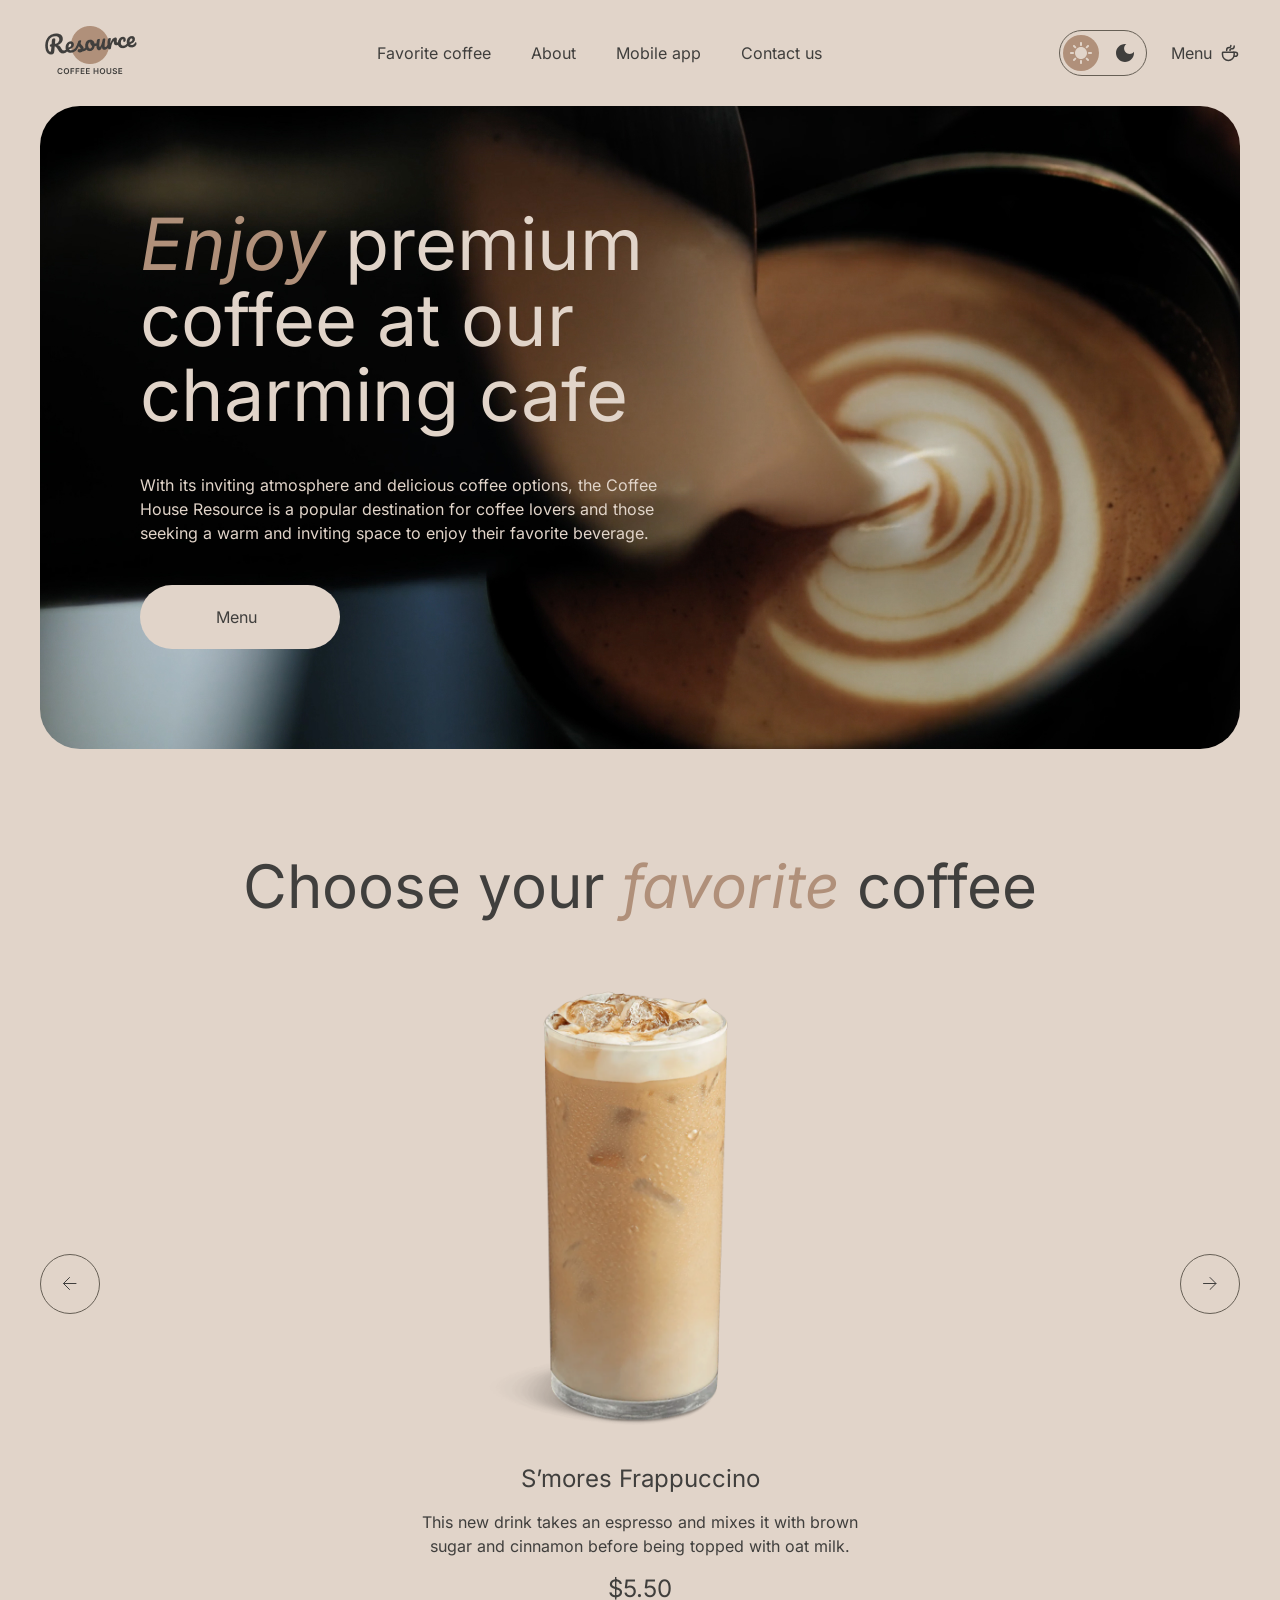
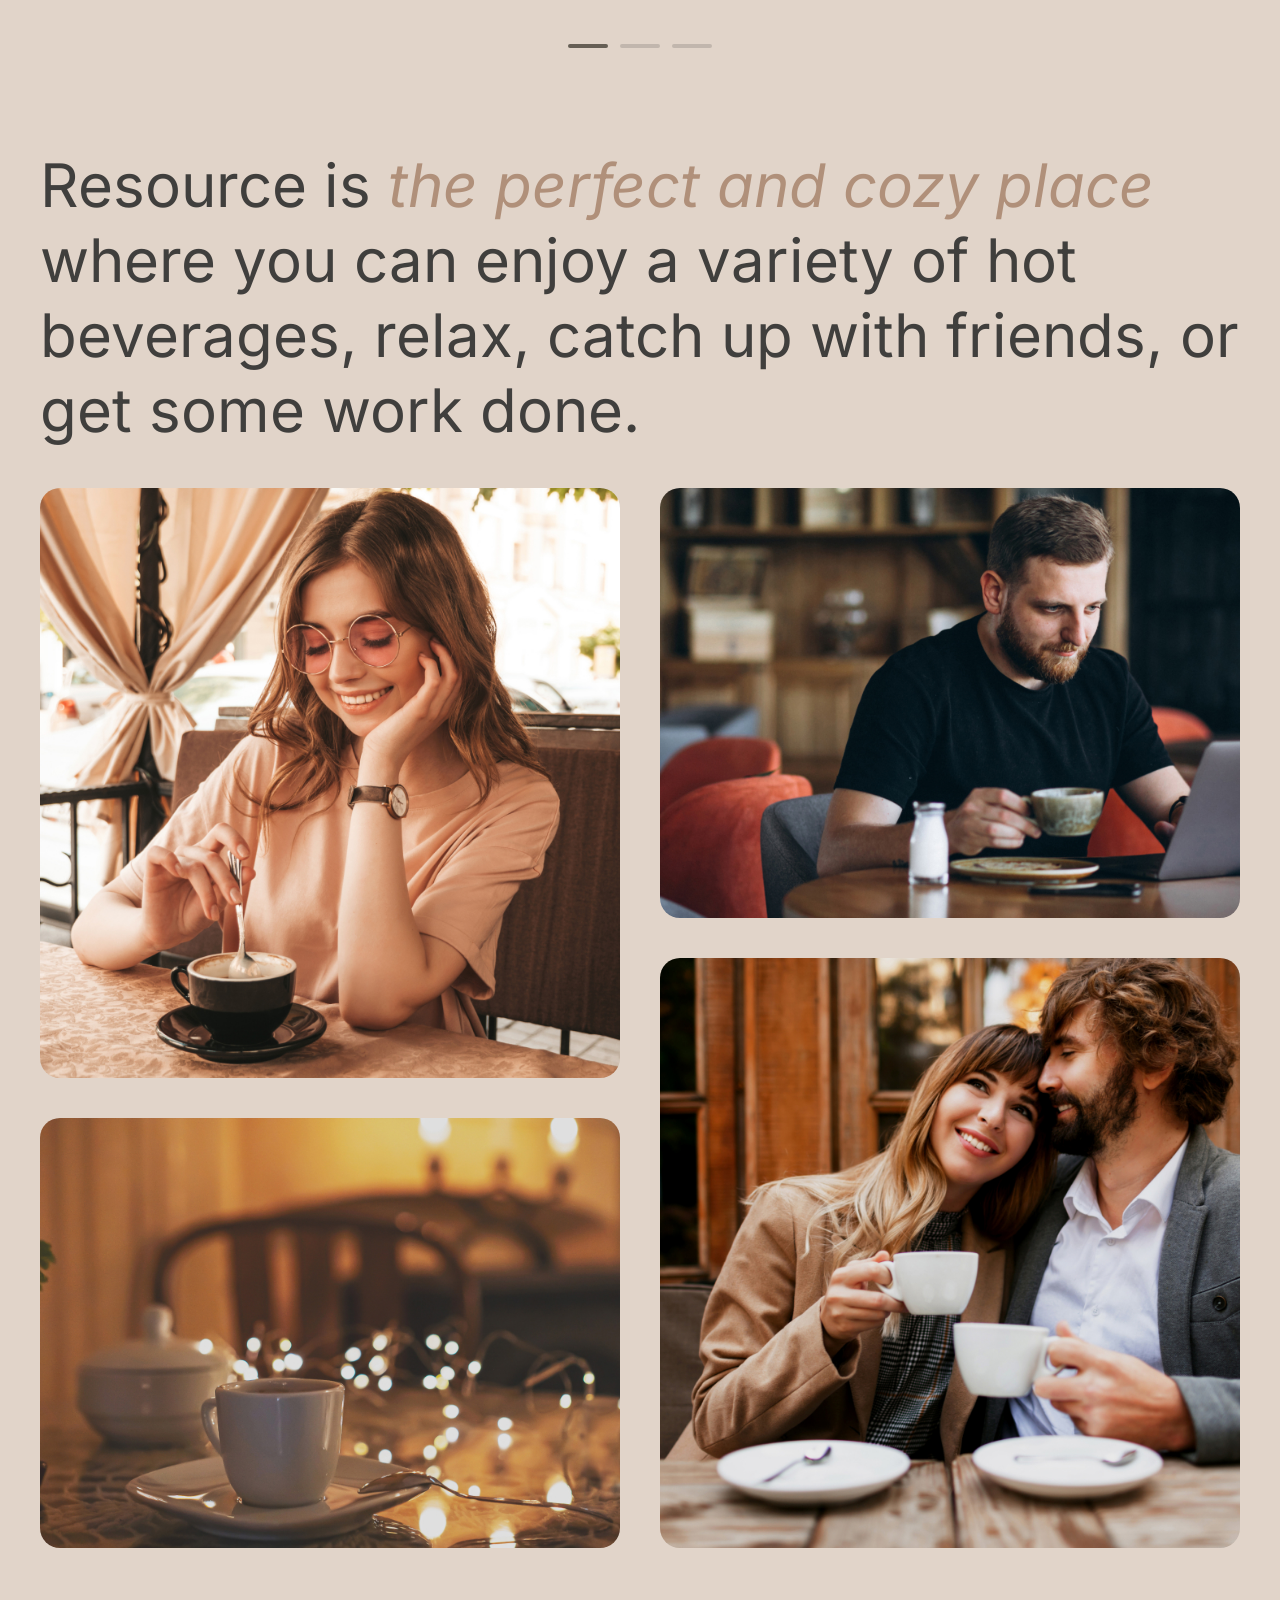
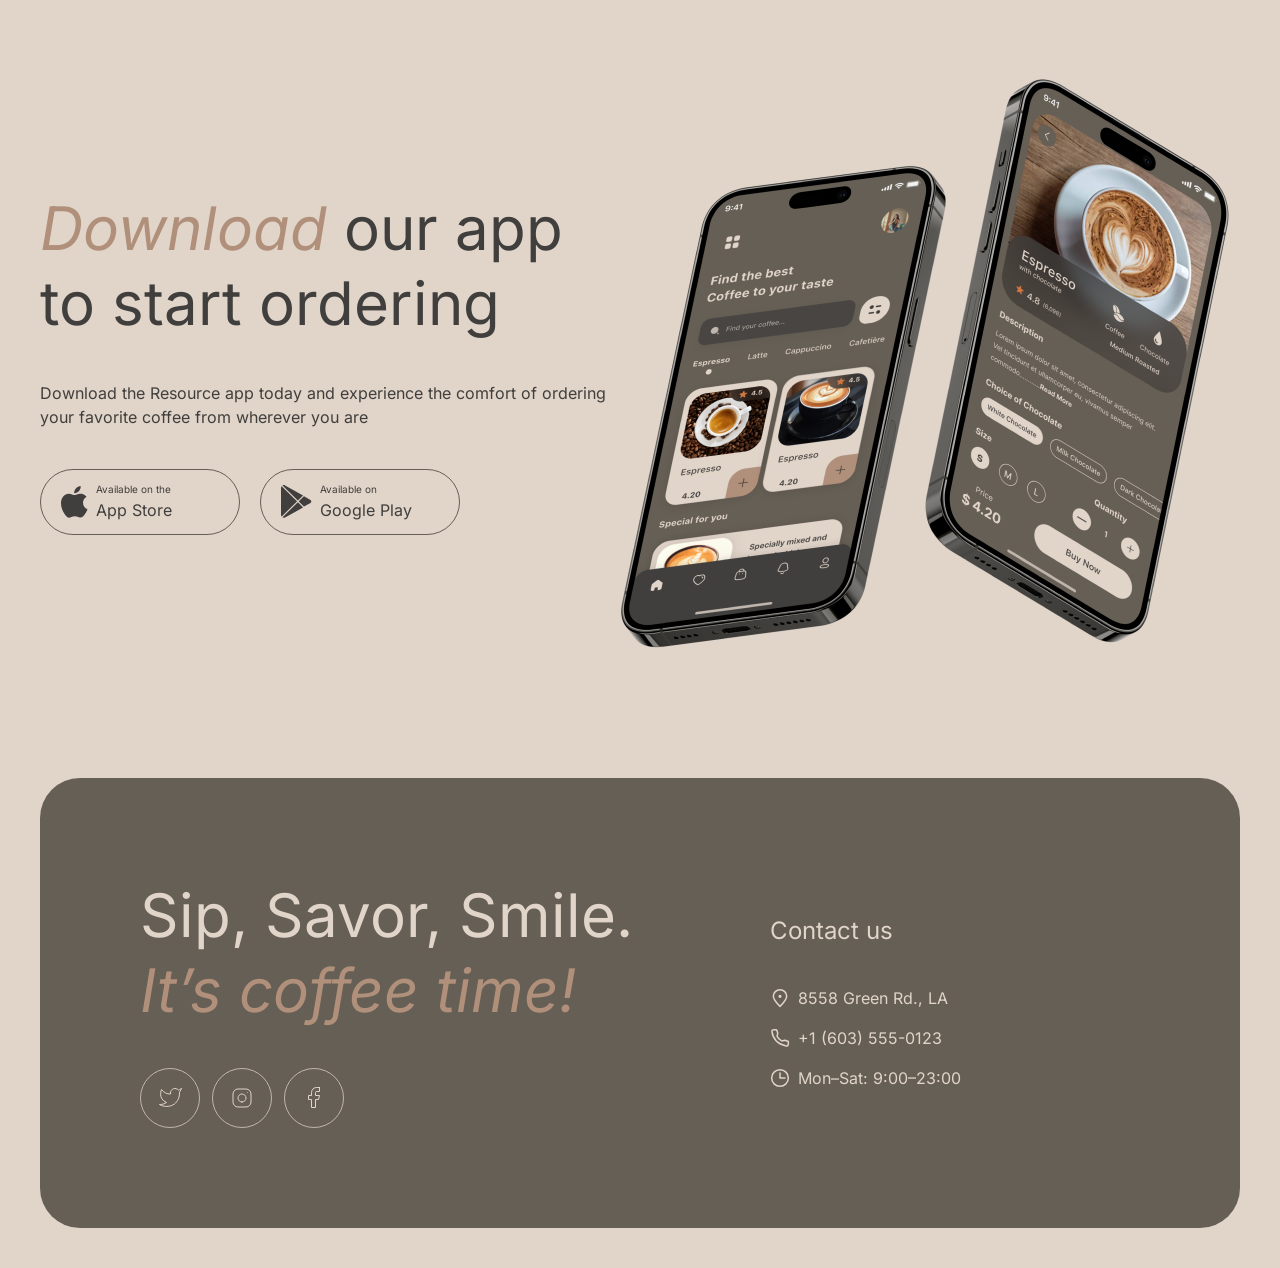
==== pages/index.html @ 4d1f5c97 "feat: add menu page and make it adaptive" ====
<!DOCTYPE html>
<html lang="en">
<head>
  <meta charset="UTF-8">
  <meta name="viewport" content="width=device-width, initial-scale=1.0">
  <title>Coffee House</title>
  <link rel="stylesheet" href="../style.css">
</head>
<body>
  <header class="header">
    <div class="header__container container">
      <a href="./index.html" class="header__logo">
        <img src="../images/logo-light.png" 
        alt="Resource Coffee House Logo"
        class="header__logo-image"
        width="100" height="60" loading="lazy">
      </a>
      <nav class="header__menu">
        <ul class="header__menu-list">
          <li class="header__menu-item">
            <a href="#favorite-coffee" class="header__menu-link">Favorite coffee</a>
          </li>
          <li class="header__menu-item">
            <a href="#about" class="header__menu-link">About</a>
          </li>
          <li class="header__menu-item">
            <a href="#mobile-app" class="header__menu-link">Mobile app</a>
          </li>
          <li class="header__menu-item">
            <a href="#contact" class="header__menu-link">Contact us</a>
          </li>
        </ul>
      </nav>
      <div class="header__actions">
          <label class="header__switch">
            <input type="checkbox" id="theme-toggle">
            <div class="switch__slider-round">
              <span class="switch__icon switch__icon-sun">
                <svg width="22" height="22" viewBox="0 0 22 22" fill="none" xmlns="http://www.w3.org/2000/svg">
                  <path d="M10 3V1C10 0.45 10.45 0 11 0C11.55 0 12 0.45 12 1V3C12 3.55 11.55 4 11 4C10.45 4 10 3.55 10 3ZM17.36 6.05L18.77 4.63C19.16 4.24 19.16 3.61 18.77 3.22C18.38 2.83 17.75 2.83 17.36 3.22L15.95 4.64C15.56 5.03 15.56 5.66 15.95 6.05C16.34 6.44 16.97 6.44 17.36 6.05ZM21 10H19C18.45 10 18 10.45 18 11C18 11.55 18.45 12 19 12H21C21.55 12 22 11.55 22 11C22 10.45 21.55 10 21 10ZM11 18C10.45 18 10 18.45 10 19V21C10 21.55 10.45 22 11 22C11.55 22 12 21.55 12 21V19C12 18.45 11.55 18 11 18ZM4.64 6.05L3.22 4.64C2.83 4.25 2.83 3.61 3.22 3.23C3.61 2.85 4.25 2.84 4.63 3.23L6.04 4.64C6.43 5.03 6.43 5.67 6.04 6.05C5.65 6.43 5.02 6.44 4.64 6.05ZM15.95 15.95C15.56 16.34 15.56 16.98 15.95 17.36L17.36 18.77C17.75 19.16 18.39 19.16 18.77 18.77C19.16 18.38 19.16 17.74 18.77 17.36L17.36 15.95C16.98 15.56 16.34 15.56 15.95 15.95ZM1 12H3C3.55 12 4 11.55 4 11C4 10.45 3.55 10 3 10H1C0.45 10 0 10.45 0 11C0 11.55 0.45 12 1 12ZM4.64 18.78L6.05 17.37C6.44 16.98 6.44 16.34 6.05 15.96C5.66 15.58 5.02 15.57 4.64 15.96L3.23 17.37C2.84 17.76 2.84 18.4 3.23 18.78C3.61 19.17 4.25 19.17 4.64 18.78ZM11 5C7.69 5 5 7.69 5 11C5 14.31 7.69 17 11 17C14.31 17 17 14.31 17 11C17 7.69 14.31 5 11 5Z" fill="#E1D4C9"/>
                </svg>
              </span>
              <span class="switch__icon switch__icon-moon">
                <svg width="18" height="18" viewBox="0 0 18 18" fill="none" xmlns="http://www.w3.org/2000/svg">
                  <path d="M9 0C4.03 0 0 4.03 0 9C0 13.97 4.03 18 9 18C13.97 18 18 13.97 18 9C18 8.54 17.96 8.08 17.9 7.64C16.92 9.01 15.32 9.9 13.5 9.9C10.52 9.9 8.1 7.48 8.1 4.5C8.1 2.69 8.99 1.08 10.36 0.0999999C9.92 0.0399999 9.46 0 9 0Z" fill="#403F3D"/>
                </svg>
              </span>
            </div>
          </label>
          <a class="header__button" href="./menu.html">
            <p>Menu</p>
            <svg width="20" height="20" viewBox="0 0 20 20" fill="none" xmlns="http://www.w3.org/2000/svg">
              <path d="M14.167 9.76667V11.6667C14.167 14.8883 11.5553 17.5 8.33366 17.5C5.112 17.5 2.50033 14.8883 2.50033 11.6667V9.76667C2.50033 9.4353 2.76896 9.16667 3.10033 9.16667H13.567C13.8984 9.16667 14.167 9.4353 14.167 9.76667Z" stroke="#403F3D" stroke-width="1.5" stroke-linecap="round" stroke-linejoin="round"/>
              <path d="M10.0003 7.50008C10.0003 6.66675 10.5956 5.83341 11.786 5.83341C13.101 5.83341 14.167 4.76743 14.167 3.45246V2.91675" stroke="#403F3D" stroke-width="1.5" stroke-linecap="round" stroke-linejoin="round"/>
              <path d="M6.66634 7.5V7.08333C6.66634 5.70262 7.78563 4.58333 9.16634 4.58333C10.0868 4.58333 10.833 3.83714 10.833 2.91667V2.5" stroke="#403F3D" stroke-width="1.5" stroke-linecap="round" stroke-linejoin="round"/>
              <path d="M13.333 9.16675H15.4163C16.5669 9.16675 17.4997 10.0995 17.4997 11.2501C17.4997 12.4007 16.5669 13.3334 15.4163 13.3334H14.1663" stroke="#403F3D" stroke-width="1.5" stroke-linecap="round" stroke-linejoin="round"/>
            </svg>
          </a>
        <button class="header__burger" type="button">
          <span class="visually-hidden">Open menu</span>
          <span class="burger__line"></span>
          <span class="burger__line"></span>
        </button>
      </div>
    </div>
  </header>
  <main class="content">
      <section class="hero" id="hero">
          <div class="hero__container container">
            <div class="hero__container-background">
              <div class="hero__offer">
                <h1 class="hero__offer__header"><span class="header__highlight">Enjoy</span> premium<br> coffee at our<br> charming cafe</h1>
                <p class="hero__offer__par">With its inviting atmosphere and delicious coffee options, the Coffee House Resource is a popular destination for coffee lovers and those seeking a warm and inviting space to enjoy their favorite beverage.</p>
              </div>
              <a href="./menu.html" class="hero__button">
                <p>Menu</p>
                <span class="hero__button__image">
                  <svg width="20" height="20" viewBox="0 0 20 20" fill="none" xmlns="http://www.w3.org/2000/svg">
                    <path d="M14.167 9.76667V11.6667C14.167 14.8883 11.5553 17.5 8.33366 17.5C5.112 17.5 2.50033 14.8883 2.50033 11.6667V9.76667C2.50033 9.4353 2.76896 9.16667 3.10033 9.16667H13.567C13.8984 9.16667 14.167 9.4353 14.167 9.76667Z" stroke="#403F3D" stroke-width="1.5" stroke-linecap="round" stroke-linejoin="round"/>
                    <path d="M10.0003 7.50008C10.0003 6.66675 10.5956 5.83341 11.786 5.83341C13.101 5.83341 14.167 4.76743 14.167 3.45246V2.91675" stroke="#403F3D" stroke-width="1.5" stroke-linecap="round" stroke-linejoin="round"/>
                    <path d="M6.66634 7.5V7.08333C6.66634 5.70262 7.78563 4.58333 9.16634 4.58333C10.0868 4.58333 10.833 3.83714 10.833 2.91667V2.5" stroke="#403F3D" stroke-width="1.5" stroke-linecap="round" stroke-linejoin="round"/>
                    <path d="M13.333 9.16675H15.4163C16.5669 9.16675 17.4997 10.0995 17.4997 11.2501C17.4997 12.4007 16.5669 13.3334 15.4163 13.3334H14.1663" stroke="#403F3D" stroke-width="1.5" stroke-linecap="round" stroke-linejoin="round"/>
                  </svg>
                </span>
              </a>
            </div>
            </div>
      </section>
      <section class="favorite-coffee" id="favorite-coffee">
        <div class="favorite-coffee__container container">
          <h2 class="favorite-coffee__header">Choose your <span class="header__highlight">favorite</span> coffee</h2>
          <div class="favorite-coffee__slider">
            <button class="slider__arrow" type="button">
              <svg width="14" height="13" viewBox="0 0 14 13" fill="none" xmlns="http://www.w3.org/2000/svg">
                <path class="slider__arrow-left" d="M13 6.5H0.5M6.5 12.5L0.5 6.5L6.5 0.5" stroke="#403F3D" stroke-linecap="round" stroke-linejoin="round"/>
              </svg>
            </button>
            <div class="slider__content">
              <img src="../images/slider/coffee-slider-1.png" alt="Coffee image" class="slider__image">
              <div class="slider__description">
                <h3 class="slider__header">S’mores Frappuccino</h3>
                <p class="slider__par">This new drink takes an espresso and mixes it with brown sugar and cinnamon before being topped with oat milk.</p>
                <p class="slider__price">$5.50</p>
              </div>
            </div>
            <button class="slider__arrow" type="button">
              <svg width="14" height="13" viewBox="0 0 14 13" fill="none" xmlns="http://www.w3.org/2000/svg">
                <path class="slider__arrow-right" d="M0.5 6.5H13M7 12.5L13 6.5L7 0.5" stroke="#403F3D" stroke-linecap="round" stroke-linejoin="round"/>
              </svg>
            </button>
          </div>
          <div class="favorite-coffee__controls">
            <button type="button" class="controls__element controls__element-active"></button>
            <button type="button" class="controls__element"></button>
            <button type="button" class="controls__element"></button>
          </div>
        </div>
      </section>
      <section class="about" id="about">
        <div class="about__container container">
          <h2 class="about__header">Resource is <span class="header__highlight">the perfect and cozy place</span> where you can enjoy a variety of hot beverages, relax, catch up with friends, or get some work done.</h2>
          <div class="about__content">
            <div class="about__column">
              <img class="about__image about__image__high" src="../images/about/about-1.jpg" alt="photo of the coffee shop">
              <img class="about__image about__image__small" src="../images/about/about-2.jpg" alt="photo of the coffee shop">
            </div>
            <div class="about__column">
              <img class="about__image about__image__small" src="../images/about/about-3.jpg" alt="photo of the coffee shop">
              <img class="about__image about__image__high" src="../images/about/about-4.jpg" alt="photo of the coffee shop">
            </div>
          </div>
        </div>
      </section>
      <section class="mobile-app" id="mobile-app">
        <div class="mobile-app__container container">
          <div class="mobile-app__offer">
            <h2 class="mobile-app__header"><span class="header__highlight">Download</span> our app to start ordering</h2>
            <p class="mobile-app__par">Download the Resource app today and experience the comfort of ordering your favorite coffee from wherever you are</p>
            <div class="mobile-app__buttons">
              <a href="#" class="mobile-app__button">
                <svg class="mobile-app__button__image" width="27" height="32" viewBox="0 0 27 32" fill="none" xmlns="http://www.w3.org/2000/svg">
                  <path d="M22.0578 16.8306C22.021 12.8323 25.4156 10.8871 25.5708 10.7966C23.6483 8.06361 20.6684 7.69021 19.6213 7.66043C17.1185 7.40364 14.6909 9.12057 13.4159 9.12057C12.1156 9.12057 10.1523 7.68524 8.03638 7.72742C5.31352 7.76836 2.76624 9.30541 1.36919 11.6922C-1.51399 16.5589 0.636305 23.7107 3.39861 27.6446C4.7804 29.5711 6.39503 31.7223 8.50843 31.6466C10.576 31.5635 11.3483 30.3614 13.8435 30.3614C16.3157 30.3614 17.0409 31.6466 19.1963 31.5982C21.4153 31.5635 22.8124 29.6629 24.1458 27.719C25.7426 25.5108 26.3839 23.3361 26.4093 23.2245C26.3572 23.2071 22.0998 21.6229 22.0578 16.8306Z" fill="#403F3D"/>
                  <path d="M17.9863 5.07263C19.0983 3.71671 19.8592 1.872 19.648 0C18.0384 0.0694711 16.0256 1.08549 14.8664 2.41164C13.8409 3.58025 12.9248 5.49566 13.1615 7.29695C14.9695 7.42845 16.8259 6.40747 17.9863 5.07263Z" fill="#403F3D"/>
                </svg>
                <div class="mobile-app__button__desription">
                  <p class="desription__par">Available on the</p>
                  <p class="desription__par desription__par-increased">App Store</p>
                </div>
              </a>
              <a href="#" class="mobile-app__button">
                <svg class="mobile-app__button__image" width="31" height="33" viewBox="0 0 31 33" fill="none" xmlns="http://www.w3.org/2000/svg">
                  <path d="M0.572202 1.40292C0.209755 1.77285 0 2.34879 0 3.09466V29.6994C0 30.4452 0.209755 31.0212 0.572202 31.3911L0.661658 31.4723L15.9523 16.5699V16.2181L0.661658 1.31571L0.572202 1.40292Z" fill="#403F3D"/>
                  <path d="M22.894 21.5399L17.8027 16.57V16.2181L22.9001 11.2481L23.0143 11.3128L29.0509 14.6617C30.7737 15.6121 30.7737 17.176 29.0509 18.1324L23.0143 21.4753L22.894 21.5399V21.5399Z" fill="#403F3D"/>
                  <path d="M22.0897 22.4007L16.8781 17.3195L1.49805 32.3166C2.07025 32.903 3.00336 32.9737 4.06448 32.3872L22.0897 22.4007" fill="#403F3D"/>
                  <path d="M22.0897 10.3875L4.06448 0.400992C3.00336 -0.179462 2.07025 -0.108787 1.49805 0.477683L16.8781 15.4688L22.0897 10.3875Z" fill="#403F3D"/>
                </svg>
                <div class="mobile-app__button__desription">
                  <p class="desription__par">Available on</p>
                  <p class="desription__par desription__par-increased">Google Play</p>
                </div>
              </a>
            </div>
          </div>
          <img src="../images/mobile-screens.png" alt="mobile screen" class="mobile-app__screens">
        </div>
      </section>
  </main>
  <footer class="footer" id="contact">
    <div class="footer__container container">
      <div class="footer__content">
        <div class="footer__offer">
          <h2 class="footer__header">Sip, Savor, Smile. <span class="header__highlight">It’s coffee time!</span></h2>
          <div class="footer_socials">
            <a href="#" class="socials__button">
                <svg width="23" height="19" viewBox="0 0 23 19" fill="none" xmlns="http://www.w3.org/2000/svg">
                <path d="M22.5 0.510056C22.5 0.510056 20.4821 1.70217 19.36 2.04006C18.7577 1.34757 17.9573 0.856748 17.067 0.633982C16.1767 0.411216 15.2395 0.467251 14.3821 0.794509C13.5247 1.12177 12.7884 1.70446 12.273 2.46377C11.7575 3.22309 11.4877 4.12239 11.5 5.04006V6.04006C9.74263 6.08562 8.00127 5.69587 6.43101 4.9055C4.86074 4.11513 3.51032 2.94869 2.5 1.51006C2.5 1.51006 -1.5 10.5101 7.5 14.5101C5.44053 15.908 2.98716 16.609 0.5 16.5101C9.5 21.5101 20.5 16.5101 20.5 5.01006C20.4991 4.73151 20.4723 4.45365 20.42 4.18006C21.4406 3.17355 22.5 0.510056 22.5 0.510056Z" stroke="#E1D4C9" stroke-linecap="round" stroke-linejoin="round"/>
                </svg>
            </a>
            <a href="#" class="socials__button">
                <svg width="24" height="24" viewBox="0 0 24 24" fill="none" xmlns="http://www.w3.org/2000/svg">
                <path d="M12 16C14.2091 16 16 14.2091 16 12C16 9.79086 14.2091 8 12 8C9.79086 8 8 9.79086 8 12C8 14.2091 9.79086 16 12 16Z" stroke="#E1D4C9" stroke-linecap="round" stroke-linejoin="round"/>
                <path d="M3 16V8C3 5.23858 5.23858 3 8 3H16C18.7614 3 21 5.23858 21 8V16C21 18.7614 18.7614 21 16 21H8C5.23858 21 3 18.7614 3 16Z" stroke="#E1D4C9"/>
                <path d="M17.5 6.51L17.51 6.49889" stroke="#E1D4C9" stroke-linecap="round" stroke-linejoin="round"/>
                </svg>
            </a>
            <a href="#" class="socials__button">
                <svg width="12" height="21" viewBox="0 0 12 21" fill="none" xmlns="http://www.w3.org/2000/svg">
                <path d="M11.5 0.5H8.5C7.17392 0.5 5.90215 1.02678 4.96447 1.96447C4.02678 2.90215 3.5 4.17392 3.5 5.5V8.5H0.5V12.5H3.5V20.5H7.5V12.5H10.5L11.5 8.5H7.5V5.5C7.5 5.23478 7.60536 4.98043 7.79289 4.79289C7.98043 4.60536 8.23478 4.5 8.5 4.5H11.5V0.5Z" stroke="#E1D4C9" stroke-linecap="round" stroke-linejoin="round"/>
                </svg>
            </a>
          </div>
        </div>
        <div class="footer__contacts">
          <h3 class="contacts__header">Contact us</h3>
          <ul class="contacts__items">
            <li class="contacts__link">
              <a href="https://www.google.com/maps/search/8558+Green+Rd.,++LA/@30.9152212,-94.0434651,7z/data=!3m1!4b1?entry=ttu&g_ep=EgoyMDI2MDkxNi4wIKXMDSoASAFQAw%3D%3D" class="contacts__link-style" target="_blank" rel="noopener noreferrer">
              <svg width="20" height="20" viewBox="0 0 20 20" fill="none" xmlns="http://www.w3.org/2000/svg">
                <path d="M16.6663 8.33329C16.6663 12.0152 9.99967 18.3333 9.99967 18.3333C9.99967 18.3333 3.33301 12.0152 3.33301 8.33329C3.33301 4.65139 6.31778 1.66663 9.99967 1.66663C13.6816 1.66663 16.6663 4.65139 16.6663 8.33329Z" stroke="#E1D4C9" stroke-width="1.5"/>
                <path d="M10.0003 9.16667C10.4606 9.16667 10.8337 8.79357 10.8337 8.33333C10.8337 7.8731 10.4606 7.5 10.0003 7.5C9.54009 7.5 9.16699 7.8731 9.16699 8.33333C9.16699 8.79357 9.54009 9.16667 10.0003 9.16667Z" fill="#E1D4C9" stroke="#E1D4C9" stroke-width="1.5" stroke-linecap="round" stroke-linejoin="round"/>
              </svg>
              <address class="contacts__link-par">8558 Green Rd., LA</address>
              </a>
            </li>
            <li class="contacts__link">
              <a href="tel:+16035550123" class="contacts__link-style">
              <svg width="20" height="20" viewBox="0 0 20 20" fill="none" xmlns="http://www.w3.org/2000/svg">
                <path d="M15.0984 12.2516L11.6665 12.9166C9.34845 11.7531 7.91654 10.4166 7.08321 8.33329L7.72483 4.89154L6.51197 1.66663L3.72946 1.66663C2.60191 1.66663 1.71466 2.59958 1.90108 3.71161C2.29888 6.08454 3.37231 10.0391 6.24987 12.9166C9.27338 15.9401 13.5661 17.3318 16.1378 17.9288C17.299 18.1983 18.3332 17.2908 18.3332 16.0988L18.3332 13.4843L15.0984 12.2516Z" stroke="#E1D4C9" stroke-width="1.5" stroke-linecap="round" stroke-linejoin="round"/>
              </svg>
              <p class="contacts__link-par">+1 (603) 555-0123</p>
              </a>
            </li>
            <li class="contacts__link">
              <a href="#mobile-app" class="contacts__link-style">
              <svg width="20" height="20" viewBox="0 0 20 20" fill="none" xmlns="http://www.w3.org/2000/svg">
                <g clip-path="url(#clip0_217_1736)">
                <path d="M10 5L10 10L15 10" stroke="#E1D4C9" stroke-width="1.5" stroke-linecap="round" stroke-linejoin="round"/>
                <path d="M10.0003 18.3333C14.6027 18.3333 18.3337 14.6023 18.3337 9.99996C18.3337 5.39759 14.6027 1.66663 10.0003 1.66663C5.39795 1.66663 1.66699 5.39759 1.66699 9.99996C1.66699 14.6023 5.39795 18.3333 10.0003 18.3333Z" stroke="#E1D4C9" stroke-width="1.5" stroke-linecap="round" stroke-linejoin="round"/>
                </g>
                <defs>
                <clipPath id="clip0_217_1736">
                  <rect width="20" height="20" fill="white"/>
                </clipPath>
                </defs>
              </svg>
              <p class="contacts__link-par">Mon–Sat: <span style="white-space: nowrap;"><time datetime="09:00">9:00</time>–<time datetime="23:00">23:00</time></span></p>
              </a>
            </li>
          </ul>
        </div>
      </div>
    </div>
  </footer>
  <script src="../script.js"></script>
</body>
</html>
---- style.css ----
@font-face {
  font-family: 'Inter';
  src: url('./fonts/Inter-VariableFont_opsz\,wght.woff2') format('woff2');
  font-weight: 100 900;
  font-style: normal;
  font-display: swap;
}

@font-face {
  font-family: 'Inter';
  src: url('./fonts/Inter-Italic-VariableFont_opsz\,wght.woff2') format('woff2');
  font-weight: 100 900;
  font-style: italic;
  font-display: swap;
}

:root {
  --dark-text-inverse: #E1D4C9;
  --dark-text-accent: #B0907A;
  --dark-bg-page: #292826;
  --dark-bg-container: #403F3D;
  --dark-bg-overlay: #292826;
  --dark-border-primary: #665F55;
  --dark-border-inverse: #C1B6AD;

  --border-radius: 100px;

  --container-width: 1360px;
  --container-padding-x: 40px;

  --transition-duration: 0.2s;
}

*,
::before,
::after {
  box-sizing: border-box;
}

html {
  height: 100%;
  scroll-behavior: smooth;
}

button,
label {
  cursor: pointer;
}

:where(ul[class]) {
  list-style: none;
}

p,
button,
ul {
  margin: 0;
  padding: 0;
}

.visually-hidden {
  position: absolute;
  width: 1px;
  height: 1px;
  margin: -1px;
  border: 0;
  padding: 0;
  white-space: nowrap;
  clip-path: inset(100%);
  clip: rect(0 0 0 0);
  overflow: hidden;
}

body {
  margin: 0;
  min-height: 100%;
  background-color: var(--dark-text-inverse);
  font-family: 'Inter', sans-serif;
  font-optical-sizing: auto;
  font-weight: 400;
  font-size: 16px;
  line-height: 1.5;
}

.container {
  max-width: calc(var(--container-width) + var(--container-padding-x) * 2);
  margin-inline: auto;
  padding-inline: var(--container-padding-x);
}

@media (max-width: 380px) {
  .container {
    padding-inline: 16px;
  }
}

h1, h2, h3 {
  margin: 0;
  font-weight: 600;
}

a {
  color: var(--dark-bg-container);
  text-decoration: none;
}

/* header */

.header__container {
  display: flex;
  justify-content: space-between;
  align-items: center;
  padding-block: 20px;
}

.header__logo {
  flex-shrink: 0;
}

.header__menu-list {
  display: flex;
  gap: 40px;
  font-weight: 600;
}

.header__actions {
  display: flex;
  align-items: center;
  gap: 24px;
}

#theme-toggle {
  display: none;
}

.switch__slider-round {
  display: flex;
  gap: 8px;
  padding: 4px 3px;
  border: 1px solid var(--dark-border-primary);
  border-radius: var(--border-radius);
}

.switch__icon {
  width: 36px;
  aspect-ratio: 1;
  display: flex;
  align-items: center;
  justify-content: center;
}

.switch__icon-sun {
  background-color: var(--dark-text-accent);
  border-radius: 50%;
}

.header__button {
  display: flex;
  align-items: center;
  border: none;
  position: relative;
  background-color: transparent;
  color: var(--dark-bg-container);
  font-family: 'Inter', sans-serif;
  font-weight: 600;
  font-size: 16px;
  gap: 8px;
}

.header__button::after {
  content: '';
  position: absolute;
  left: 0;
  bottom: -4px;
  width: 100%;
  height: 2px;
  background-color: var(--dark-bg-container);
  transform: scaleX(0); 
  transition: transform var(--transition-duration) linear;
}

.header__button:hover::after {
  transform: scaleX(1);
}

.header__burger {
  display: none;
  flex-direction: column;
  justify-content: center;
  align-items: center;
  gap: 8px;
  width: 44px;
  aspect-ratio: 1;
  border: 1px solid var(--dark-border-primary);
  border-radius: 50%;
  background-color: transparent;
}

.burger__line {
  width: 16px;
  height: 2px;
  background-color: var(--dark-bg-container);
}

@media (max-width: 768px) {
  .header__menu {
    display: none;
  }

  .switch__slider-round {
    padding: 5px 3px;
  }

  .switch__icon {
    width: 44px;
    height: 40px;
  }

  .header__button {
    display: none;
  }

  .header__burger {
    display: inline-flex;
  }
}

@media (max-width: 380px) {
  .header__container {
    padding: 20px 16px;
  }
}

/*  */
.content {
  display: flex;
  flex-direction: column;
  gap: 100px;
}

/* hero section */

.hero__container-background {
  background-image: url(./images/img-hero.jpg);
  display: flex;
  flex-direction: column;
  gap: 40px;
  padding: 100px 0 100px 100px;
  border-radius: 40px;
}

.hero__offer{
  display: flex;
  flex-direction: column;
  gap: 40px;
}

.hero__offer__header {
  font-size: 72px;
  color: var(--dark-text-inverse);
  line-height: 1.05;
}

.header__highlight {
  font-style: italic;
  color: var(--dark-text-accent);
}

.hero__offer__par {
  max-width: 530px;
  width: 100%;
  font-weight: 400;
  color: var(--dark-text-inverse);
}

.hero__button {
  display: flex;
  align-items: center;
  justify-content: center;
  gap: 8px;
  width: 200px;
  padding: 20px 78px;
  border: none;
  background-color: var(--dark-text-inverse);
  border-radius: var(--border-radius);
  transition: all 0.3s ease; 
}

.hero__button__image {
  opacity: 0;
  visibility: hidden;
  max-width: 0;
  height: 20px;
  transition: opacity 0.3s ease, visibility 0.3s ease, max-width 0.3s ease;
}

.hero__button:hover {
  padding: 20px 64px;
}

.hero__button:hover .hero__button__image  {
  opacity: 1;
  visibility: visible;
  max-width: 20px;
}

@media (max-width: 768px) {
  .hero__container-background {
    padding: 100px 0 100px 60px;
  }
}

@media (max-width: 380px) {
  .hero__container-background {
    padding: 60px 0 60px 16px;
  }

  .hero__offer__header {
    font-size: 42px;
  }

  .hero__offer__par {
    max-width: 316px;
    width: 100%;
  }
}

/* Favorite coffee section */
.favorite-coffee__container {
  display: flex;
  flex-direction: column;
  gap: 40px;
  color: var(--dark-bg-container);
}

.favorite-coffee__header {
  font-size: 60px;
  line-height: 1.25;
  text-align: center;
}

.favorite-coffee__slider {
  display: flex;
  justify-content: space-between;
  align-items: center;
}

.slider__arrow {
  width: 60px;
  height: 60px;
  border: 1px solid var(--dark-border-primary);
  border-radius: var(--border-radius);
  background-color: transparent;
  display: flex;
  align-items: center;
  justify-content: center;
  transition: background-color var(--transition-duration) linear;
}

.slider__arrow-right,
.slider__arrow-left {
  transition: stroke var(--transition-duration) linear;
}

.slider__arrow:hover {
  background-color: var(--dark-border-primary);
}

.slider__arrow:hover .slider__arrow-right,
.slider__arrow:hover .slider__arrow-left {
  stroke: var(--dark-text-inverse);
}

.slider__content {
  display: flex;
  flex-direction: column;
  align-items: center;
  gap: 20px;
}

.slider__description {
  display: flex;
  flex-direction: column;
  align-items: center;
  max-width: 480px;
  width: 100%;
  gap: 16px;
}

.slider__image {
  max-width: 480px;
  width: 100%;
  aspect-ratio: 1;
}

.slider__header {
  font-size: 24px;
  line-height: 1.25;
}

.slider__par {
  text-align: center;
}

.slider__price {
  font-weight: 600;
  font-size: 24px;
  line-height: 1.25;
}

.favorite-coffee__controls {
  display: flex;
  align-items: center;
  justify-content: center;
  gap: 12px;
}

.controls__element {
  width: 40px;
  height: 4px;
  background-color: var(--dark-border-inverse);
  border: none;
  border-radius: var(--border-radius);
}

.controls__element-active {
  background-color: var(--dark-border-primary);
}

@media (max-width: 380px) {
  .slider__image {
    width: 348px;
    aspect-ratio: 1;
  }

  .slider__description {
  max-width: 348px;
  width: 100%;
}

  .slider__arrow {
    display: none;
  }
}

/* about section */
.about__container {
  display: flex;
  flex-direction: column;
  gap: 40px;
}

.about__header {
  font-weight: 600;
  font-size: 60px;
  line-height: 1.25;
  color: var(--dark-bg-container);
}

.about__content {
  display: flex;
  gap: 40px;
}

.about__column {
  display: flex;
  flex-direction: column;
  gap: 40px;
  width: 100%;
}

.about__image {
  border-radius: 20px;
  max-width: 660px;
  width: 100%;
  object-fit: cover;
}

.about__image__high {
  height: 590px;
}

.about__image__small {
  height: 430px;
}

@media (max-width: 768px) {
  .about__content {
    flex-direction: column;
  } 

  .about__image {
    max-width: 688px;
    width: 100%;
  } 
  .about__image__small {
    display: none;
  }
}

@media (max-width: 380px) {
  .about__header {
  font-size: 32px;
}
}

/* mobile app section */
.mobile-app__container {
  display: flex;
  align-items: center;
  justify-content: space-between;
  color: var(--dark-bg-container);  
}

.mobile-app__offer {
  display: flex;
  flex-direction: column;
  gap: 40px;
  max-width: 630px;
  width: 100%;
}
.mobile-app__header {
  font-weight: 600;
  font-size: 60px;
  line-height: 1.25;
}

.mobile-app__buttons {
  display: flex;
  gap: 20px;
}

.mobile-app__button {
  display: flex;
  align-items: center;
  background-color: transparent;
  width: 200px;
  gap: 8px;
  padding: 12px 0 12px 20px;
  border: 1px solid var(--dark-border-primary);
  border-radius: var(--border-radius);
  transition: all var(--transition-duration) linear;
}

.mobile-app__button__image path {
  transition: fill var(--transition-duration) linear;
}

.mobile-app__button:hover {
  background-color: var(--dark-border-primary);
  color: var(--dark-text-inverse);
}

.mobile-app__button:hover .mobile-app__button__image path {
  fill: var(--dark-text-inverse);
}

.mobile-app__button__desription {
  display: flex;
  flex-direction: column;
  gap: 2px;
}

.desription__par {
  font-weight: 600;
  font-size: 10px;
  line-height: 1.4;
}

.desription__par-increased {
  font-size: 16px;
  line-height: 1.5;
}

.mobile-app__screens {
  max-width: 630px;
  width: 100%;
  aspect-ratio: 1;
}

@media (max-width: 768px) {
  .mobile-app__container {
    flex-direction: column;
    gap: 100px;
  }

  .mobile-app__offer {
    max-width: 688px;
  }
}

@media (max-width: 380px) {
  .mobile-app__container {
    gap: 40px;
  }

  .mobile-app__header {
  font-size: 32px;
  }

  .mobile-app__offer {
    max-width: 348px;
  }

  .mobile-app__buttons {
  flex-direction: column;
  }

  .mobile-app__screens {
  max-width: 348px;
  }
}

/* footer */
.footer__container {
  padding-block: 100px 40px;
}

.footer__content {
  display: flex;
  align-items: center;
  gap: 100px;
  background-color: var(--dark-border-primary);
  border-radius: 40px;
  color: var(--dark-text-inverse);
  padding: 100px 0 100px 100px;
}

.footer__offer {
  display: flex;
  flex-direction: column;
  gap: 40px;
  max-width: 530px;
  width: 100%;
}

.footer__header {
  font-weight: 600;
  font-size: 60px;
  line-height: 1.25;
}

.footer_socials {
  display: flex;
  gap: 12px;
}

.socials__button {
  display: flex;
  align-items: center;
  justify-content: center;
  border: 1px solid var(--dark-border-inverse);
  border-radius: var(--border-radius);
  width: 60px;
  height: 60px;
  transition: background-color var(--transition-duration) linear;
}

.socials__button svg path {
  transition: stroke var(--transition-duration) linear;
}

.socials__button:hover {
  background-color: var(--dark-text-inverse);
}

.socials__button:hover svg path {
  stroke: var(--dark-bg-container);
}

.footer__contacts {
  display: flex;
  flex-direction: column;
  gap: 40px;
}

.contacts__header {
  font-weight: 600;
  font-size: 24px;
  line-height: 1.25;
}

.contacts__items {
  display: flex;
  flex-direction: column;
  gap: 16px;
  padding: 0;
}

.contacts__link-style {
  position: relative;
  display: flex;
  align-items: center;
  width: fit-content;
  gap: 8px;
  color: var(--dark-text-inverse);
}

.contacts__link-style::after {
  position: absolute;
  content: "";
  height: 2px;
  width: 100%;
  left: 0;
  bottom: -2px;
  background-color: var(--dark-text-inverse);
  transform: scaleX(0);
  transition: transform var(--transition-duration) linear;
}

.contacts__link-style:hover::after {
  transform: scaleX(1);
}

.contacts__link-par {
  font-weight: 600;
  font-style: normal;
}

@media (max-width: 768px) {
  .footer__content {
    flex-direction: column;
    align-items: flex-start;
    padding: 100px 0 100px 60px;
  }
}

@media (max-width: 380px) {
  .footer__header {
    font-size: 32px;
  }

  .footer__content {
    gap: 40px;
    padding: 60px 0 60px 16px;
  }

  .footer__offer {
    max-width: 313px;
  }
}

/* menu page */
.menu__container {
  display: flex;
  flex-direction: column;
  align-items: center;
  gap: 40px;
}

.menu__header {
  font-weight: 600;
  font-size: 60px;
  line-height: 1.25;
  text-align: center;
  max-width: 800px;
  width: 100%;
  color: var(--dark-bg-container);
}

.menu__buttons {
  display: flex;
  gap: 16px;
}

.menu__button {
  display: flex;
  align-items: center;
  gap: 8px;
  padding: 8px 16px 8px 8px;

  border: 1px solid var(--dark-border-inverse);
  border-radius: var(--border-radius);
  background-color: transparent;
  color: var(--dark-bg-container);
  transition: all var(--transition-duration) linear;
}

.menu__button:hover .menu__button-icon {
  transition: background-color var(--transition-duration) linear;
}

.menu__button:hover {
  background-color: var(--dark-border-primary);
  color: var(--dark-text-inverse);
}

.menu__button:hover .menu__button-icon {
  background-color: var(--dark-text-inverse);
}

.menu__button__selected {
  background-color: var(--dark-border-primary);
  color: var(--dark-text-inverse);
}

.menu__button__selected .menu__button-icon {
  background-color: var(--dark-text-inverse);
}

.menu__button-icon {
  display: flex;
  align-items: center;
  justify-content: center;
  border-radius: var(--border-radius);
  width: 30px;
  height: 30px;
  background-color: var(--dark-border-inverse);
}

.menu__button-name {
  font-weight: 600;
  font-size: 16px;
}

.menu__grid {
  display: grid;
  grid-template-columns: repeat(4, 1fr);
  gap: 40px;
}

.menu__card {
  color: var(--dark-bg-container);
  display: flex;
  flex-direction: column;
  max-width: 310px;
  width: 100%;
  border: 1px solid var(--dark-border-inverse);
  border-radius: 40px;
}

.card__image {
  border-radius: 40px;
  max-width: 310px;
  width: 100%;
  aspect-ratio: 1;
  transition: transform var(--transition-duration) linear;
}

.menu__card:hover .card__image {
  transform: scale(0.9); 
}

.card__content {
  display: flex;
  flex-direction: column;
  justify-content: space-between;
  padding: 20px;
  height: 196px;
}

.card__content-text {
  display: flex;
  flex-direction: column;
  gap: 12px;
}

.card__header,
.card__price {
  font-weight: 600;
  font-size: 24px;
  line-height: 1.25;
}

.menu__button-refresh {
  display: none;
  align-items: center;
  justify-content: center;
  width: 60px;
  height: 60px;
  background-color: transparent;
  border-radius: var(--border-radius);
  border: 1px solid var(--dark-border-primary);
}

@media (max-width: 768px) {
  .menu__grid {
    grid-template-columns: repeat(2, 1fr);
  }

  .menu__card:nth-child(n+5) {
    display: none;
  }

  .menu__button-refresh {
    display: flex;
  }
}

@media (max-width: 380px) {
  .menu__header {
    font-size: 32px;
  }

  .menu__buttons {
    gap: 8px;
  }

  .menu__grid {
    grid-template-columns: repeat(1, 1fr);
  }
}
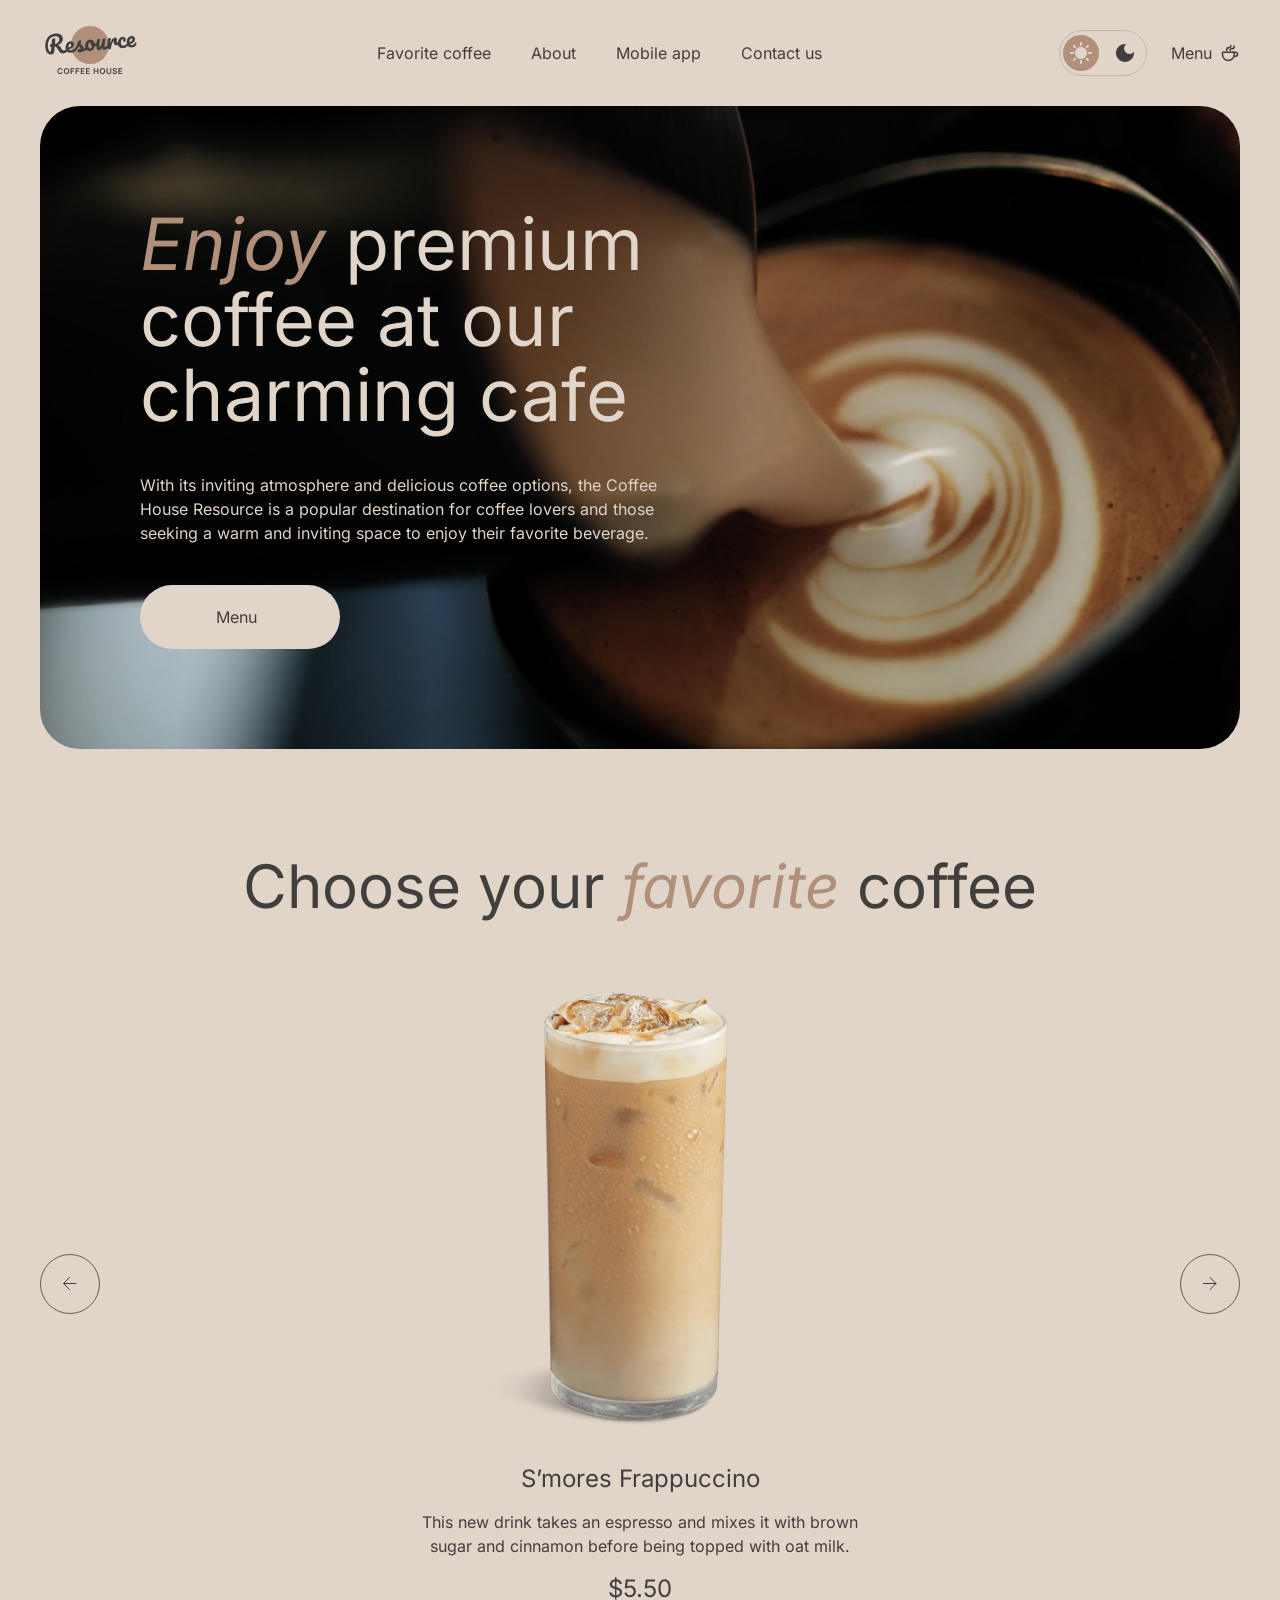
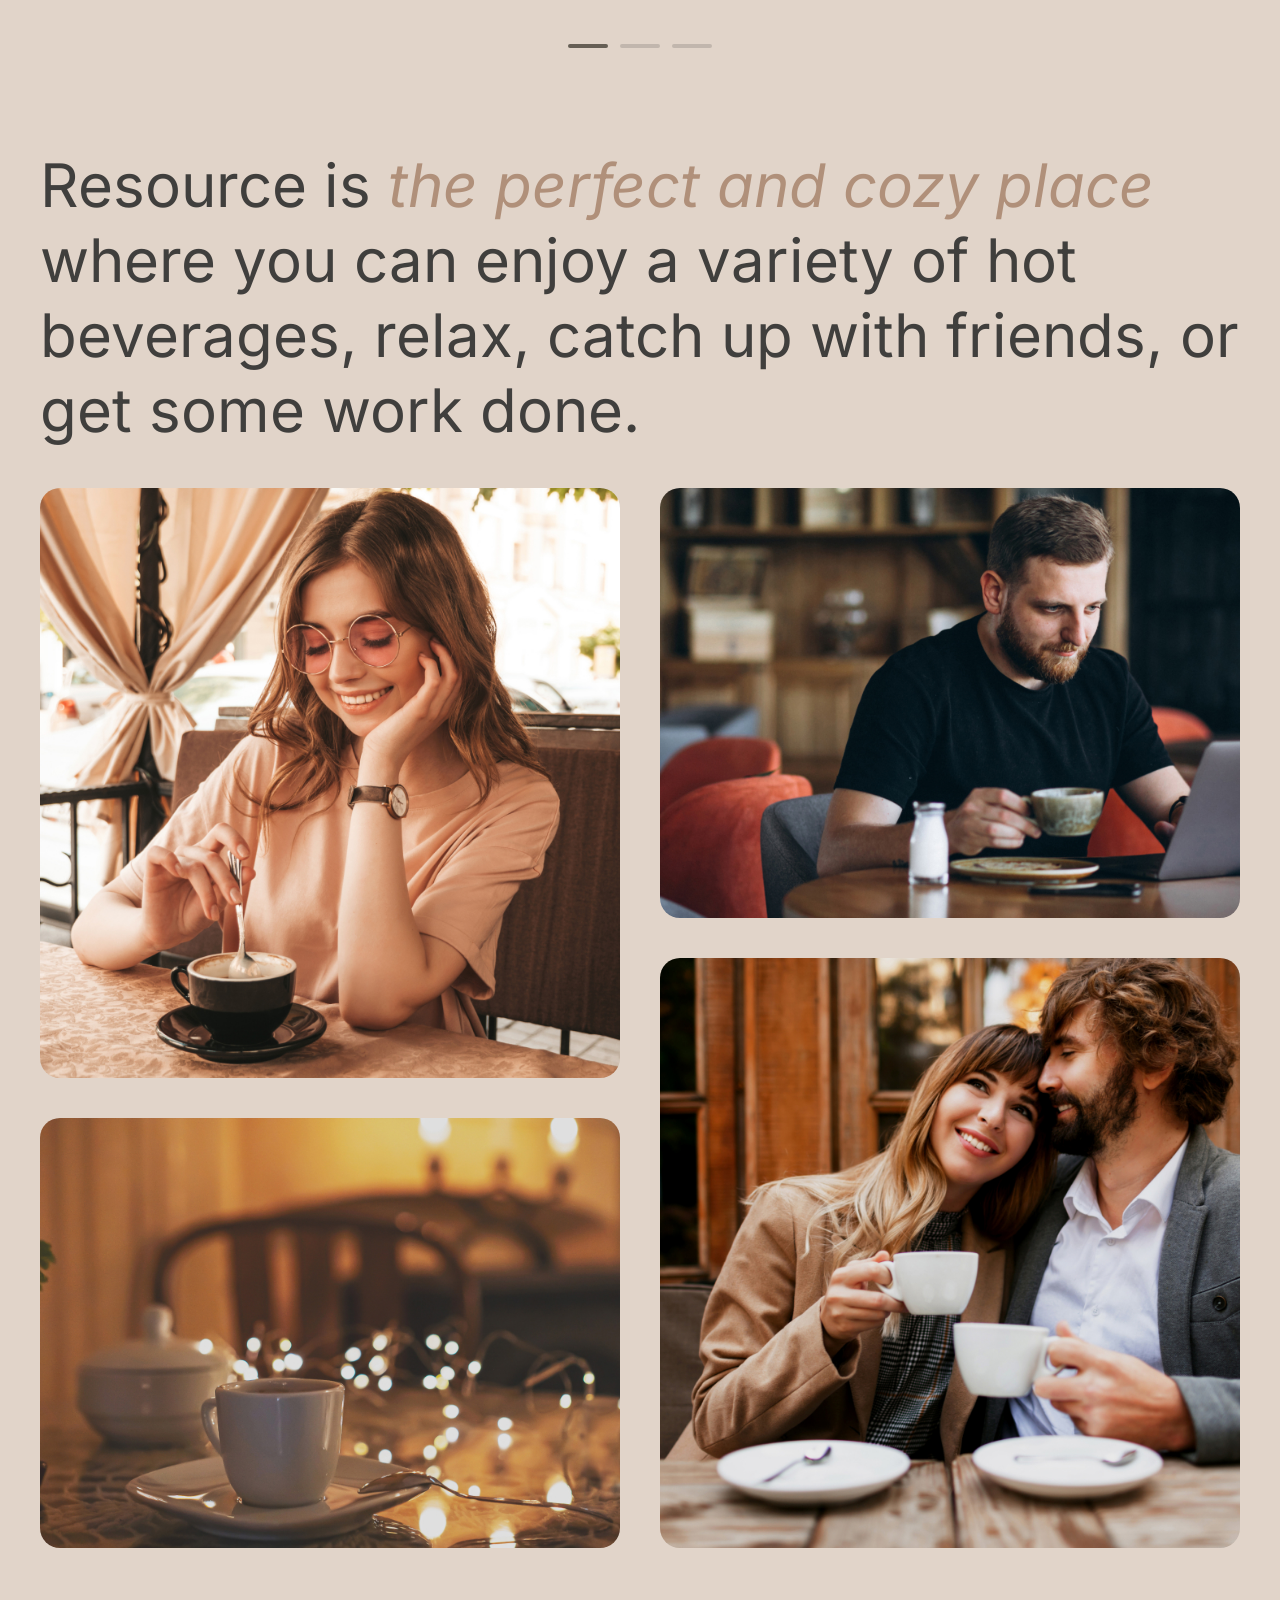
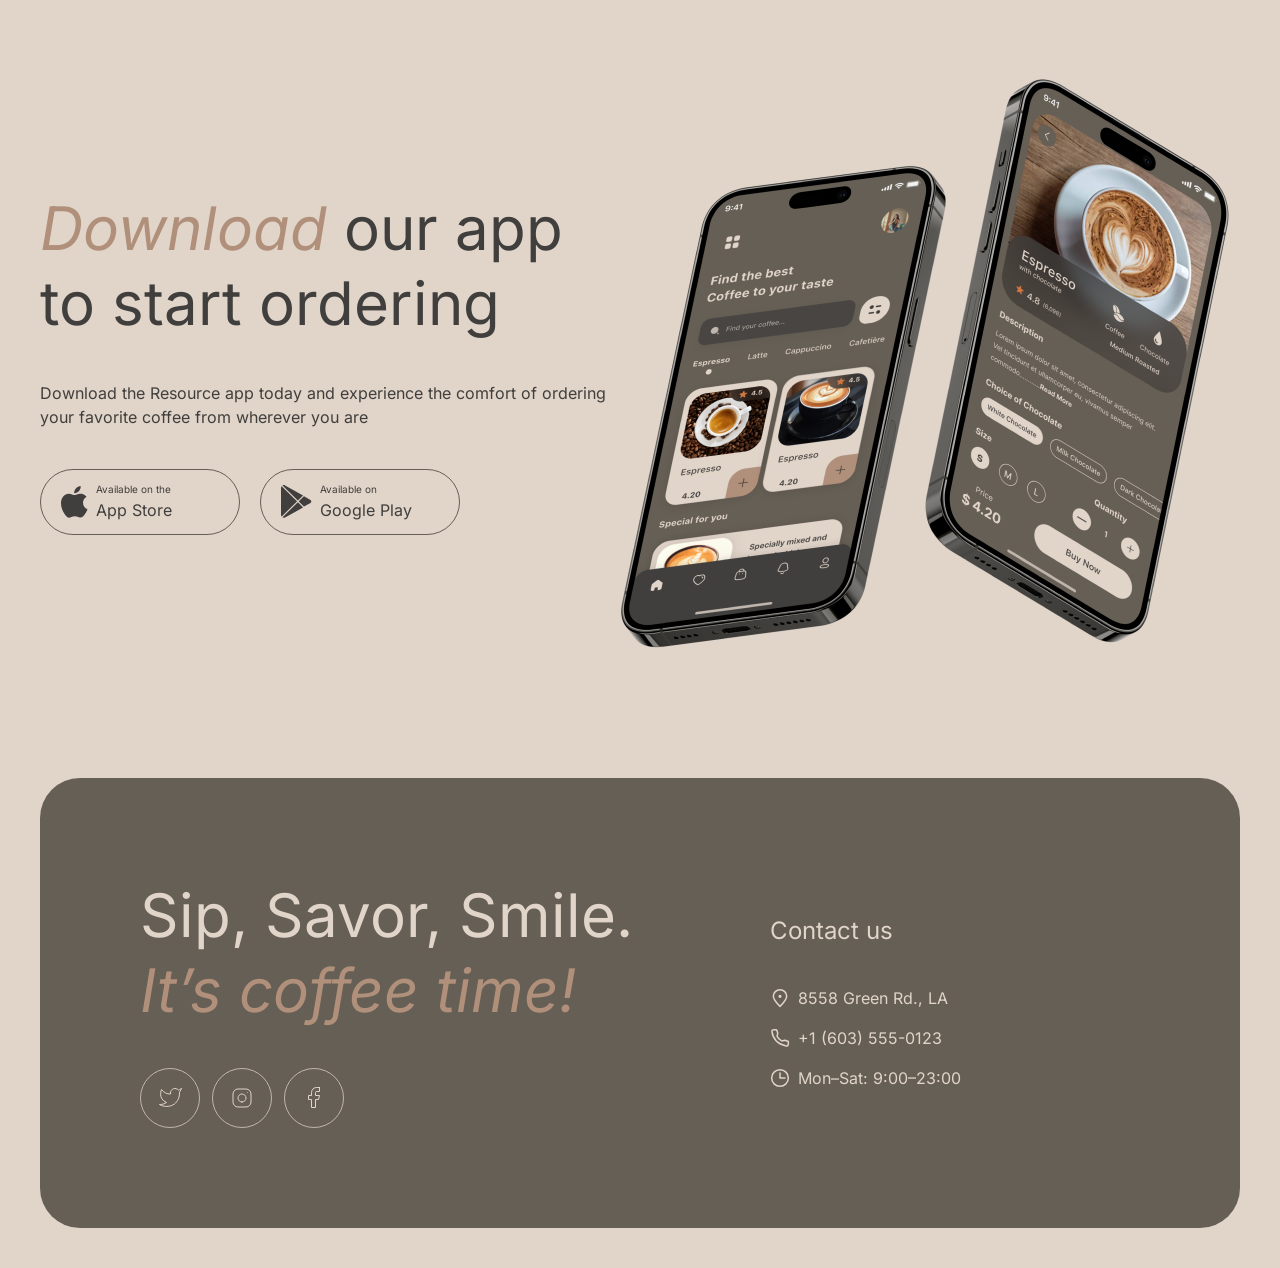
==== commit 72161ec5: "feat: implement theme switch" ====
--- a/pages/index.html
+++ b/pages/index.html
@@ -5,15 +5,21 @@
   <meta name="viewport" content="width=device-width, initial-scale=1.0">
   <title>Coffee House</title>
   <link rel="stylesheet" href="../style.css">
+  <link rel="shortcut icon" href="../images/favicon.ico" type="image/x-icon">
+  <script>
+    if (localStorage.getItem('theme') === 'dark') {
+      document.documentElement.classList.add('dark-theme');
+    }
+  </script>
 </head>
 <body>
   <header class="header">
     <div class="header__container container">
       <a href="./index.html" class="header__logo">
-        <img src="../images/logo-light.png" 
-        alt="Resource Coffee House Logo"
-        class="header__logo-image"
-        width="100" height="60" loading="lazy">
+        <picture>
+          <img src="../images/logo-light.png" alt="Resource Coffee House Logo" class="header__logo-image logo-light" width="100" height="60" loading="lazy">
+          <img src="../images/logo-dark.png" alt="Resource Coffee House Logo" class="header__logo-image logo-dark" width="100" height="60" loading="lazy">
+        </picture>
       </a>
       <nav class="header__menu">
         <ul class="header__menu-list">
@@ -34,7 +40,7 @@
       <div class="header__actions">
           <label class="header__switch">
             <input type="checkbox" id="theme-toggle">
-            <div class="switch__slider-round">
+            <span class="switch__slider-round">
               <span class="switch__icon switch__icon-sun">
                 <svg width="22" height="22" viewBox="0 0 22 22" fill="none" xmlns="http://www.w3.org/2000/svg">
                   <path d="M10 3V1C10 0.45 10.45 0 11 0C11.55 0 12 0.45 12 1V3C12 3.55 11.55 4 11 4C10.45 4 10 3.55 10 3ZM17.36 6.05L18.77 4.63C19.16 4.24 19.16 3.61 18.77 3.22C18.38 2.83 17.75 2.83 17.36 3.22L15.95 4.64C15.56 5.03 15.56 5.66 15.95 6.05C16.34 6.44 16.97 6.44 17.36 6.05ZM21 10H19C18.45 10 18 10.45 18 11C18 11.55 18.45 12 19 12H21C21.55 12 22 11.55 22 11C22 10.45 21.55 10 21 10ZM11 18C10.45 18 10 18.45 10 19V21C10 21.55 10.45 22 11 22C11.55 22 12 21.55 12 21V19C12 18.45 11.55 18 11 18ZM4.64 6.05L3.22 4.64C2.83 4.25 2.83 3.61 3.22 3.23C3.61 2.85 4.25 2.84 4.63 3.23L6.04 4.64C6.43 5.03 6.43 5.67 6.04 6.05C5.65 6.43 5.02 6.44 4.64 6.05ZM15.95 15.95C15.56 16.34 15.56 16.98 15.95 17.36L17.36 18.77C17.75 19.16 18.39 19.16 18.77 18.77C19.16 18.38 19.16 17.74 18.77 17.36L17.36 15.95C16.98 15.56 16.34 15.56 15.95 15.95ZM1 12H3C3.55 12 4 11.55 4 11C4 10.45 3.55 10 3 10H1C0.45 10 0 10.45 0 11C0 11.55 0.45 12 1 12ZM4.64 18.78L6.05 17.37C6.44 16.98 6.44 16.34 6.05 15.96C5.66 15.58 5.02 15.57 4.64 15.96L3.23 17.37C2.84 17.76 2.84 18.4 3.23 18.78C3.61 19.17 4.25 19.17 4.64 18.78ZM11 5C7.69 5 5 7.69 5 11C5 14.31 7.69 17 11 17C14.31 17 17 14.31 17 11C17 7.69 14.31 5 11 5Z" fill="#E1D4C9"/>
@@ -45,11 +51,11 @@
                   <path d="M9 0C4.03 0 0 4.03 0 9C0 13.97 4.03 18 9 18C13.97 18 18 13.97 18 9C18 8.54 17.96 8.08 17.9 7.64C16.92 9.01 15.32 9.9 13.5 9.9C10.52 9.9 8.1 7.48 8.1 4.5C8.1 2.69 8.99 1.08 10.36 0.0999999C9.92 0.0399999 9.46 0 9 0Z" fill="#403F3D"/>
                 </svg>
               </span>
-            </div>
+            </span>
           </label>
           <a class="header__button" href="./menu.html">
             <p>Menu</p>
-            <svg width="20" height="20" viewBox="0 0 20 20" fill="none" xmlns="http://www.w3.org/2000/svg">
+            <svg class="header__button-svg" width="20" height="20" viewBox="0 0 20 20" fill="none" xmlns="http://www.w3.org/2000/svg">
               <path d="M14.167 9.76667V11.6667C14.167 14.8883 11.5553 17.5 8.33366 17.5C5.112 17.5 2.50033 14.8883 2.50033 11.6667V9.76667C2.50033 9.4353 2.76896 9.16667 3.10033 9.16667H13.567C13.8984 9.16667 14.167 9.4353 14.167 9.76667Z" stroke="#403F3D" stroke-width="1.5" stroke-linecap="round" stroke-linejoin="round"/>
               <path d="M10.0003 7.50008C10.0003 6.66675 10.5956 5.83341 11.786 5.83341C13.101 5.83341 14.167 4.76743 14.167 3.45246V2.91675" stroke="#403F3D" stroke-width="1.5" stroke-linecap="round" stroke-linejoin="round"/>
               <path d="M6.66634 7.5V7.08333C6.66634 5.70262 7.78563 4.58333 9.16634 4.58333C10.0868 4.58333 10.833 3.83714 10.833 2.91667V2.5" stroke="#403F3D" stroke-width="1.5" stroke-linecap="round" stroke-linejoin="round"/>
@@ -75,7 +81,7 @@
               <a href="./menu.html" class="hero__button">
                 <p>Menu</p>
                 <span class="hero__button__image">
-                  <svg width="20" height="20" viewBox="0 0 20 20" fill="none" xmlns="http://www.w3.org/2000/svg">
+                  <svg class="hero__button__svg" width="20" height="20" viewBox="0 0 20 20" fill="none" xmlns="http://www.w3.org/2000/svg">
                     <path d="M14.167 9.76667V11.6667C14.167 14.8883 11.5553 17.5 8.33366 17.5C5.112 17.5 2.50033 14.8883 2.50033 11.6667V9.76667C2.50033 9.4353 2.76896 9.16667 3.10033 9.16667H13.567C13.8984 9.16667 14.167 9.4353 14.167 9.76667Z" stroke="#403F3D" stroke-width="1.5" stroke-linecap="round" stroke-linejoin="round"/>
                     <path d="M10.0003 7.50008C10.0003 6.66675 10.5956 5.83341 11.786 5.83341C13.101 5.83341 14.167 4.76743 14.167 3.45246V2.91675" stroke="#403F3D" stroke-width="1.5" stroke-linecap="round" stroke-linejoin="round"/>
                     <path d="M6.66634 7.5V7.08333C6.66634 5.70262 7.78563 4.58333 9.16634 4.58333C10.0868 4.58333 10.833 3.83714 10.833 2.91667V2.5" stroke="#403F3D" stroke-width="1.5" stroke-linecap="round" stroke-linejoin="round"/>
@@ -172,20 +178,20 @@
           <h2 class="footer__header">Sip, Savor, Smile. <span class="header__highlight">It’s coffee time!</span></h2>
           <div class="footer_socials">
             <a href="#" class="socials__button">
-                <svg width="23" height="19" viewBox="0 0 23 19" fill="none" xmlns="http://www.w3.org/2000/svg">
-                <path d="M22.5 0.510056C22.5 0.510056 20.4821 1.70217 19.36 2.04006C18.7577 1.34757 17.9573 0.856748 17.067 0.633982C16.1767 0.411216 15.2395 0.467251 14.3821 0.794509C13.5247 1.12177 12.7884 1.70446 12.273 2.46377C11.7575 3.22309 11.4877 4.12239 11.5 5.04006V6.04006C9.74263 6.08562 8.00127 5.69587 6.43101 4.9055C4.86074 4.11513 3.51032 2.94869 2.5 1.51006C2.5 1.51006 -1.5 10.5101 7.5 14.5101C5.44053 15.908 2.98716 16.609 0.5 16.5101C9.5 21.5101 20.5 16.5101 20.5 5.01006C20.4991 4.73151 20.4723 4.45365 20.42 4.18006C21.4406 3.17355 22.5 0.510056 22.5 0.510056Z" stroke="#E1D4C9" stroke-linecap="round" stroke-linejoin="round"/>
+                <svg class="socials__button-svg" width="23" height="19" viewBox="0 0 23 19" fill="none" xmlns="http://www.w3.org/2000/svg">
+                  <path d="M22.5 0.510056C22.5 0.510056 20.4821 1.70217 19.36 2.04006C18.7577 1.34757 17.9573 0.856748 17.067 0.633982C16.1767 0.411216 15.2395 0.467251 14.3821 0.794509C13.5247 1.12177 12.7884 1.70446 12.273 2.46377C11.7575 3.22309 11.4877 4.12239 11.5 5.04006V6.04006C9.74263 6.08562 8.00127 5.69587 6.43101 4.9055C4.86074 4.11513 3.51032 2.94869 2.5 1.51006C2.5 1.51006 -1.5 10.5101 7.5 14.5101C5.44053 15.908 2.98716 16.609 0.5 16.5101C9.5 21.5101 20.5 16.5101 20.5 5.01006C20.4991 4.73151 20.4723 4.45365 20.42 4.18006C21.4406 3.17355 22.5 0.510056 22.5 0.510056Z" stroke="#E1D4C9" stroke-linecap="round" stroke-linejoin="round"/>
                 </svg>
             </a>
             <a href="#" class="socials__button">
-                <svg width="24" height="24" viewBox="0 0 24 24" fill="none" xmlns="http://www.w3.org/2000/svg">
-                <path d="M12 16C14.2091 16 16 14.2091 16 12C16 9.79086 14.2091 8 12 8C9.79086 8 8 9.79086 8 12C8 14.2091 9.79086 16 12 16Z" stroke="#E1D4C9" stroke-linecap="round" stroke-linejoin="round"/>
-                <path d="M3 16V8C3 5.23858 5.23858 3 8 3H16C18.7614 3 21 5.23858 21 8V16C21 18.7614 18.7614 21 16 21H8C5.23858 21 3 18.7614 3 16Z" stroke="#E1D4C9"/>
-                <path d="M17.5 6.51L17.51 6.49889" stroke="#E1D4C9" stroke-linecap="round" stroke-linejoin="round"/>
+                <svg class="socials__button-svg" width="24" height="24" viewBox="0 0 24 24" fill="none" xmlns="http://www.w3.org/2000/svg">
+                  <path d="M12 16C14.2091 16 16 14.2091 16 12C16 9.79086 14.2091 8 12 8C9.79086 8 8 9.79086 8 12C8 14.2091 9.79086 16 12 16Z" stroke="#E1D4C9" stroke-linecap="round" stroke-linejoin="round"/>
+                  <path d="M3 16V8C3 5.23858 5.23858 3 8 3H16C18.7614 3 21 5.23858 21 8V16C21 18.7614 18.7614 21 16 21H8C5.23858 21 3 18.7614 3 16Z" stroke="#E1D4C9"/>
+                  <path d="M17.5 6.51L17.51 6.49889" stroke="#E1D4C9" stroke-linecap="round" stroke-linejoin="round"/>
                 </svg>
             </a>
             <a href="#" class="socials__button">
-                <svg width="12" height="21" viewBox="0 0 12 21" fill="none" xmlns="http://www.w3.org/2000/svg">
-                <path d="M11.5 0.5H8.5C7.17392 0.5 5.90215 1.02678 4.96447 1.96447C4.02678 2.90215 3.5 4.17392 3.5 5.5V8.5H0.5V12.5H3.5V20.5H7.5V12.5H10.5L11.5 8.5H7.5V5.5C7.5 5.23478 7.60536 4.98043 7.79289 4.79289C7.98043 4.60536 8.23478 4.5 8.5 4.5H11.5V0.5Z" stroke="#E1D4C9" stroke-linecap="round" stroke-linejoin="round"/>
+                <svg class="socials__button-svg" width="12" height="21" viewBox="0 0 12 21" fill="none" xmlns="http://www.w3.org/2000/svg">
+                  <path d="M11.5 0.5H8.5C7.17392 0.5 5.90215 1.02678 4.96447 1.96447C4.02678 2.90215 3.5 4.17392 3.5 5.5V8.5H0.5V12.5H3.5V20.5H7.5V12.5H10.5L11.5 8.5H7.5V5.5C7.5 5.23478 7.60536 4.98043 7.79289 4.79289C7.98043 4.60536 8.23478 4.5 8.5 4.5H11.5V0.5Z" stroke="#E1D4C9" stroke-linecap="round" stroke-linejoin="round"/>
                 </svg>
             </a>
           </div>
--- a/style.css
+++ b/style.css
@@ -15,13 +15,17 @@
 }
 
 :root {
-  --dark-text-inverse: #E1D4C9;
-  --dark-text-accent: #B0907A;
-  --dark-bg-page: #292826;
-  --dark-bg-container: #403F3D;
-  --dark-bg-overlay: #292826;
-  --dark-border-primary: #665F55;
-  --dark-border-inverse: #C1B6AD;
+  --text-primary: #403F3D;
+  --text-inverse: #E1D4C9;
+  --text-accent: #B0907A;
+
+  --bg-page: #E1D4C9;
+  --bg-container: #665F55;
+  --bg-overlay: #403F3D;
+
+  --border-primary: #C1B6AD;
+  --border-inverse: #665F55;
+  
 
   --border-radius: 100px;
 
@@ -29,6 +33,19 @@
   --container-padding-x: 40px;
 
   --transition-duration: 0.2s;
+}
+
+.dark-theme {
+  --text-primary: #E1D4C9;
+  --text-inverse: #E1D4C9;
+  --text-accent: #B0907A;
+
+  --bg-page: #292826;
+  --bg-container: #403F3D;
+  --bg-overlay: #292826;
+
+  --border-primary: #665F55;
+  --border-inverse: #C1B6AD;
 }
 
 *,
@@ -74,12 +91,14 @@
 body {
   margin: 0;
   min-height: 100%;
-  background-color: var(--dark-text-inverse);
+  background-color: var(--bg-page);
   font-family: 'Inter', sans-serif;
   font-optical-sizing: auto;
   font-weight: 400;
   font-size: 16px;
   line-height: 1.5;
+  color: var(--text-primary);
+  transition: background-color var(--transition-duration) linear, color var(--transition-duration) linear;
 }
 
 .container {
@@ -100,7 +119,7 @@
 }
 
 a {
-  color: var(--dark-bg-container);
+  color: var(--text-primary);
   text-decoration: none;
 }
 
@@ -117,10 +136,41 @@
   flex-shrink: 0;
 }
 
+.header__logo-image.logo-dark {
+  display: none;
+}
+
+.dark-theme .header__logo-image.logo-light {
+  display: none;
+}
+.dark-theme .header__logo-image.logo-dark {
+  display: block;
+}
+
 .header__menu-list {
   display: flex;
   gap: 40px;
   font-weight: 600;
+}
+
+.header__menu-item {
+  position: relative;
+}
+
+.header__menu-item::after {
+  content: '';
+  position: absolute;
+  left: 0;
+  bottom: -4px;
+  width: 100%;
+  height: 2px;
+  background-color: var(--text-primary);
+  transform: scaleX(0); 
+  transition: transform var(--transition-duration) linear;
+}
+
+.header__menu-item:hover::after {
+  transform: scaleX(1);
 }
 
 .header__actions {
@@ -134,11 +184,13 @@
 }
 
 .switch__slider-round {
-  display: flex;
+  display: inline-flex;
   gap: 8px;
   padding: 4px 3px;
-  border: 1px solid var(--dark-border-primary);
+  border: 1px solid var(--border-primary);
   border-radius: var(--border-radius);
+  background-color: transparent;
+  transition: border-color var(--transition-duration) linear;
 }
 
 .switch__icon {
@@ -147,11 +199,45 @@
   display: flex;
   align-items: center;
   justify-content: center;
-}
-
-.switch__icon-sun {
-  background-color: var(--dark-text-accent);
-  border-radius: 50%;
+  border-radius: var(--border-radius);
+  background-color: transparent;
+  transition: background-color var(--transition-duration) linear;
+}
+
+.switch__icon svg path {
+  fill: var(--text-primary);
+  transition: fill 0.3s ease;
+}
+
+#theme-toggle:not(:checked) ~ .switch__slider-round .switch__icon-sun {
+  background-color: var(--text-accent);
+}
+
+#theme-toggle:not(:checked) ~ .switch__slider-round .switch__icon-sun svg path {
+  fill: var(--text-inverse);
+}
+
+#theme-toggle:checked ~ .switch__slider-round .switch__icon-moon {
+  background-color: var(--text-accent);
+}
+#theme-toggle:checked ~ .switch__slider-round .switch__icon-moon svg path {
+  fill: var(--text-inverse);
+}
+
+.header__switch:hover .switch__icon-moon {
+  background-color: var(--border-inverse);
+}
+
+.header__switch:hover .switch__icon-moon svg path {
+  fill: var(--text-inverse);
+}
+
+.dark-theme .header__switch:hover #theme-toggle:checked ~ .switch__slider-round .switch__icon-sun {
+  background-color: var(--bg-container);
+}
+
+.dark-theme .header__switch:hover #theme-toggle:checked ~ .switch__slider-round .switch__icon-sun svg path {
+  fill: var(--text-primary); 
 }
 
 .header__button {
@@ -160,11 +246,14 @@
   border: none;
   position: relative;
   background-color: transparent;
-  color: var(--dark-bg-container);
   font-family: 'Inter', sans-serif;
   font-weight: 600;
   font-size: 16px;
   gap: 8px;
+}
+
+.header__button-svg path {
+  stroke: var(--text-primary);
 }
 
 .header__button::after {
@@ -174,7 +263,7 @@
   bottom: -4px;
   width: 100%;
   height: 2px;
-  background-color: var(--dark-bg-container);
+  background-color: var(--text-primary);
   transform: scaleX(0); 
   transition: transform var(--transition-duration) linear;
 }
@@ -191,7 +280,7 @@
   gap: 8px;
   width: 44px;
   aspect-ratio: 1;
-  border: 1px solid var(--dark-border-primary);
+  border: 1px solid var(--border-inverse);
   border-radius: 50%;
   background-color: transparent;
 }
@@ -199,7 +288,7 @@
 .burger__line {
   width: 16px;
   height: 2px;
-  background-color: var(--dark-bg-container);
+  background-color: var(--bg-overlay);
 }
 
 @media (max-width: 768px) {
@@ -257,20 +346,20 @@
 
 .hero__offer__header {
   font-size: 72px;
-  color: var(--dark-text-inverse);
+  color: var(--text-inverse);
   line-height: 1.05;
 }
 
 .header__highlight {
   font-style: italic;
-  color: var(--dark-text-accent);
+  color: var(--text-accent);
 }
 
 .hero__offer__par {
   max-width: 530px;
   width: 100%;
   font-weight: 400;
-  color: var(--dark-text-inverse);
+  color: var(--text-inverse);
 }
 
 .hero__button {
@@ -281,7 +370,7 @@
   width: 200px;
   padding: 20px 78px;
   border: none;
-  background-color: var(--dark-text-inverse);
+  background-color: var(--bg-page);
   border-radius: var(--border-radius);
   transition: all 0.3s ease; 
 }
@@ -294,6 +383,10 @@
   transition: opacity 0.3s ease, visibility 0.3s ease, max-width 0.3s ease;
 }
 
+.hero__button__svg path {
+  stroke: var(--text-primary);
+}
+
 .hero__button:hover {
   padding: 20px 64px;
 }
@@ -330,7 +423,6 @@
   display: flex;
   flex-direction: column;
   gap: 40px;
-  color: var(--dark-bg-container);
 }
 
 .favorite-coffee__header {
@@ -348,27 +440,29 @@
 .slider__arrow {
   width: 60px;
   height: 60px;
-  border: 1px solid var(--dark-border-primary);
+  border: 1px solid var(--border-inverse);
   border-radius: var(--border-radius);
   background-color: transparent;
   display: flex;
   align-items: center;
   justify-content: center;
-  transition: background-color var(--transition-duration) linear;
+  transition: all var(--transition-duration) linear;
 }
 
 .slider__arrow-right,
 .slider__arrow-left {
   transition: stroke var(--transition-duration) linear;
+  stroke: var(--text-primary);
 }
 
 .slider__arrow:hover {
-  background-color: var(--dark-border-primary);
+  background-color: var(--bg-container);
+  border: 1px solid var(--bg-container);
 }
 
 .slider__arrow:hover .slider__arrow-right,
 .slider__arrow:hover .slider__arrow-left {
-  stroke: var(--dark-text-inverse);
+  stroke: var(--text-inverse);
 }
 
 .slider__content {
@@ -418,13 +512,13 @@
 .controls__element {
   width: 40px;
   height: 4px;
-  background-color: var(--dark-border-inverse);
+  background-color: var(--border-primary);
   border: none;
   border-radius: var(--border-radius);
 }
 
 .controls__element-active {
-  background-color: var(--dark-border-primary);
+  background-color: var(--border-inverse);
 }
 
 @media (max-width: 380px) {
@@ -454,7 +548,6 @@
   font-weight: 600;
   font-size: 60px;
   line-height: 1.25;
-  color: var(--dark-bg-container);
 }
 
 .about__content {
@@ -509,7 +602,6 @@
   display: flex;
   align-items: center;
   justify-content: space-between;
-  color: var(--dark-bg-container);  
 }
 
 .mobile-app__offer {
@@ -537,22 +629,24 @@
   width: 200px;
   gap: 8px;
   padding: 12px 0 12px 20px;
-  border: 1px solid var(--dark-border-primary);
+  border: 1px solid var(--border-inverse);
   border-radius: var(--border-radius);
   transition: all var(--transition-duration) linear;
 }
 
 .mobile-app__button__image path {
   transition: fill var(--transition-duration) linear;
+  fill: var(--text-primary);
 }
 
 .mobile-app__button:hover {
-  background-color: var(--dark-border-primary);
-  color: var(--dark-text-inverse);
+  background-color: var(--bg-container);
+  color: var(--text-inverse);
+  border: 1px solid var(--bg-container);
 }
 
 .mobile-app__button:hover .mobile-app__button__image path {
-  fill: var(--dark-text-inverse);
+  fill: var(--text-inverse);
 }
 
 .mobile-app__button__desription {
@@ -620,9 +714,9 @@
   display: flex;
   align-items: center;
   gap: 100px;
-  background-color: var(--dark-border-primary);
+  background-color: var(--bg-container);
   border-radius: 40px;
-  color: var(--dark-text-inverse);
+  color: var(--text-inverse);
   padding: 100px 0 100px 100px;
 }
 
@@ -649,23 +743,25 @@
   display: flex;
   align-items: center;
   justify-content: center;
-  border: 1px solid var(--dark-border-inverse);
+  border: 1px solid var(--border-primary);
   border-radius: var(--border-radius);
   width: 60px;
   height: 60px;
-  transition: background-color var(--transition-duration) linear;
-}
-
-.socials__button svg path {
+  transition: all var(--transition-duration) linear;
+}
+
+.socials__button-svg path {
+  stroke: var(--text-inverse);
   transition: stroke var(--transition-duration) linear;
 }
 
 .socials__button:hover {
-  background-color: var(--dark-text-inverse);
+  border: 1px solid var(--bg-page);
+  background-color: var(--bg-page);
 }
 
 .socials__button:hover svg path {
-  stroke: var(--dark-bg-container);
+  stroke: var(--text-primary);
 }
 
 .footer__contacts {
@@ -693,7 +789,7 @@
   align-items: center;
   width: fit-content;
   gap: 8px;
-  color: var(--dark-text-inverse);
+  color: var(--text-inverse);
 }
 
 .contacts__link-style::after {
@@ -703,7 +799,7 @@
   width: 100%;
   left: 0;
   bottom: -2px;
-  background-color: var(--dark-text-inverse);
+  background-color: var(--text-inverse);
   transform: scaleX(0);
   transition: transform var(--transition-duration) linear;
 }
@@ -755,7 +851,6 @@
   text-align: center;
   max-width: 800px;
   width: 100%;
-  color: var(--dark-bg-container);
 }
 
 .menu__buttons {
@@ -769,10 +864,10 @@
   gap: 8px;
   padding: 8px 16px 8px 8px;
 
-  border: 1px solid var(--dark-border-inverse);
+  border: 1px solid var(--border-primary);
   border-radius: var(--border-radius);
   background-color: transparent;
-  color: var(--dark-bg-container);
+  color: var(--text-primary);
   transition: all var(--transition-duration) linear;
 }
 
@@ -781,21 +876,23 @@
 }
 
 .menu__button:hover {
-  background-color: var(--dark-border-primary);
-  color: var(--dark-text-inverse);
+  background-color: var(--bg-container);
+  color: var(--text-inverse);
+  border: 1px solid var(--bg-container);
 }
 
 .menu__button:hover .menu__button-icon {
-  background-color: var(--dark-text-inverse);
+  background-color: var(--bg-page);
 }
 
 .menu__button__selected {
-  background-color: var(--dark-border-primary);
-  color: var(--dark-text-inverse);
+  border: 1px solid var(--bg-container);
+  background-color: var(--bg-container);
+  color: var(--text-inverse);
 }
 
 .menu__button__selected .menu__button-icon {
-  background-color: var(--dark-text-inverse);
+  background-color: var(--bg-page);
 }
 
 .menu__button-icon {
@@ -805,7 +902,7 @@
   border-radius: var(--border-radius);
   width: 30px;
   height: 30px;
-  background-color: var(--dark-border-inverse);
+  background-color: var(--border-primary);
 }
 
 .menu__button-name {
@@ -820,12 +917,11 @@
 }
 
 .menu__card {
-  color: var(--dark-bg-container);
   display: flex;
   flex-direction: column;
   max-width: 310px;
   width: 100%;
-  border: 1px solid var(--dark-border-inverse);
+  border: 1px solid var(--border-primary);
   border-radius: 40px;
 }
 
@@ -870,7 +966,7 @@
   height: 60px;
   background-color: transparent;
   border-radius: var(--border-radius);
-  border: 1px solid var(--dark-border-primary);
+  border: 1px solid var(--border-inverse);
 }
 
 @media (max-width: 768px) {
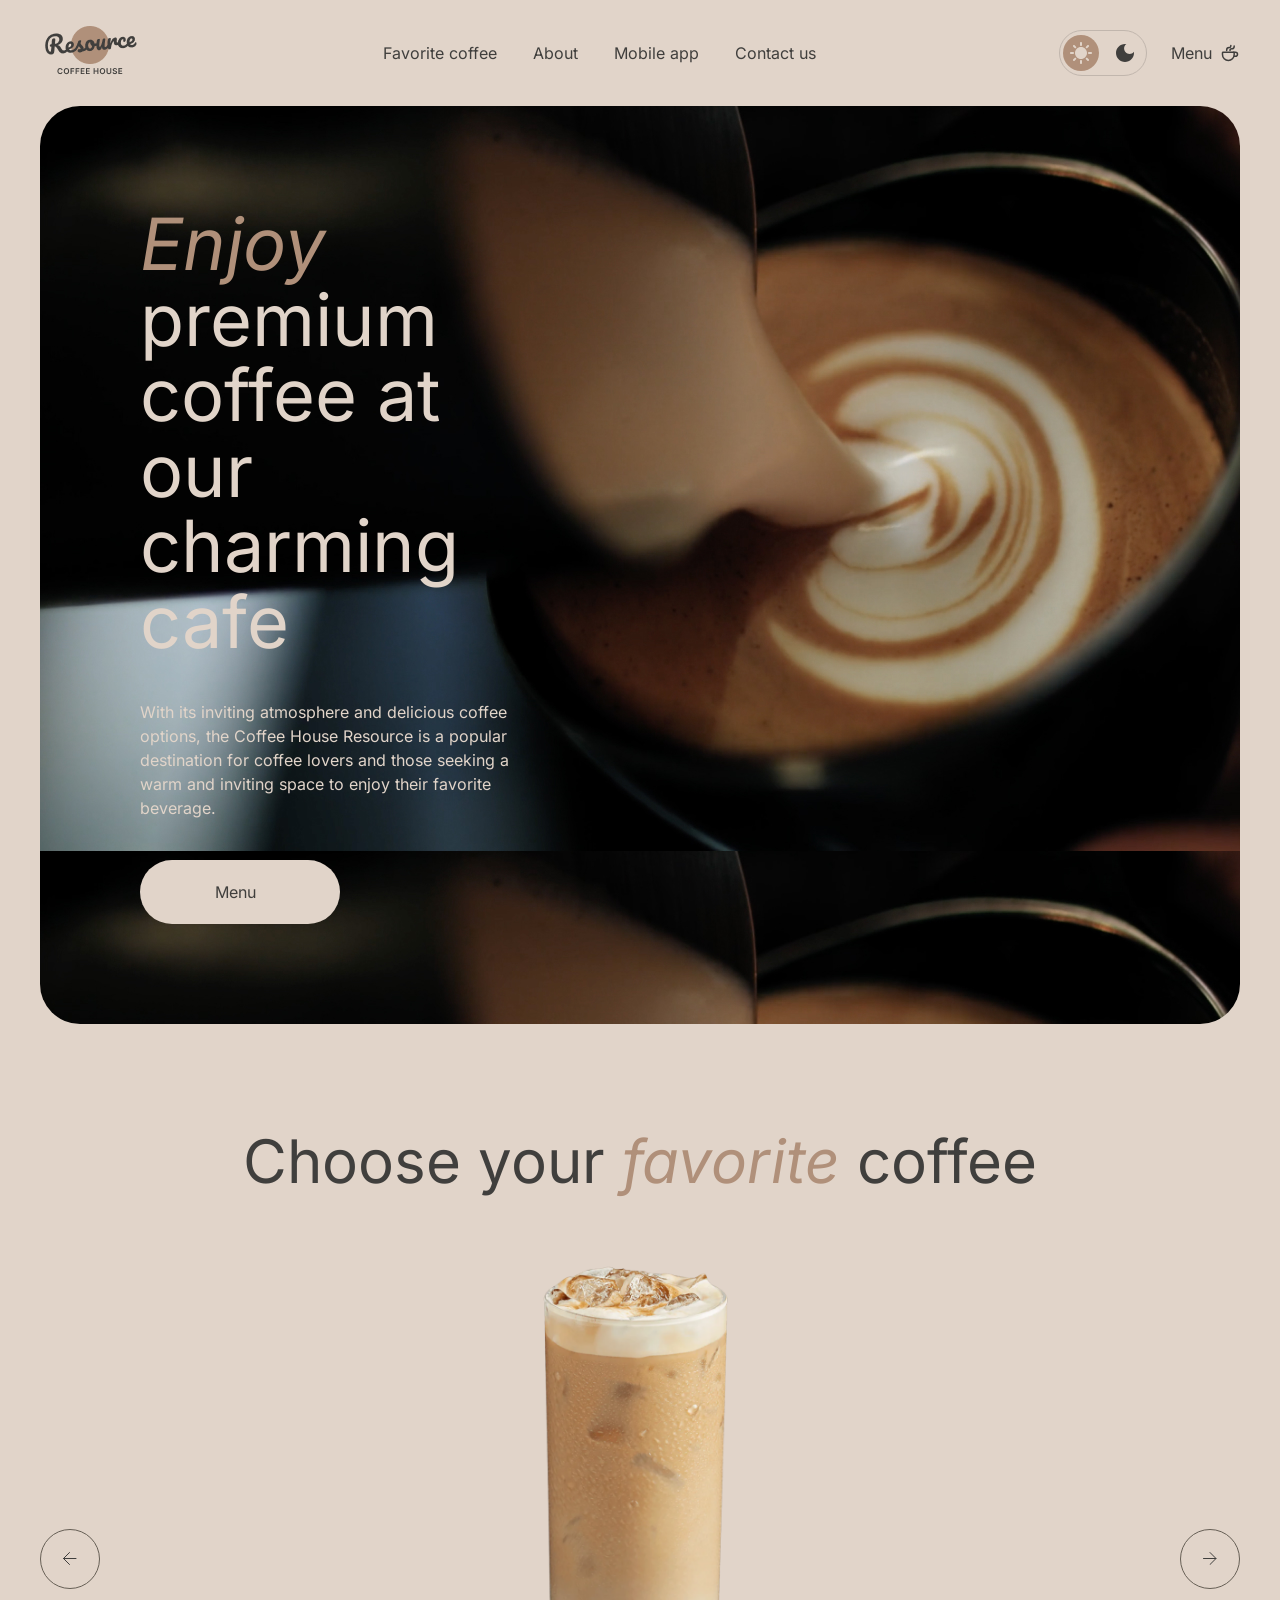
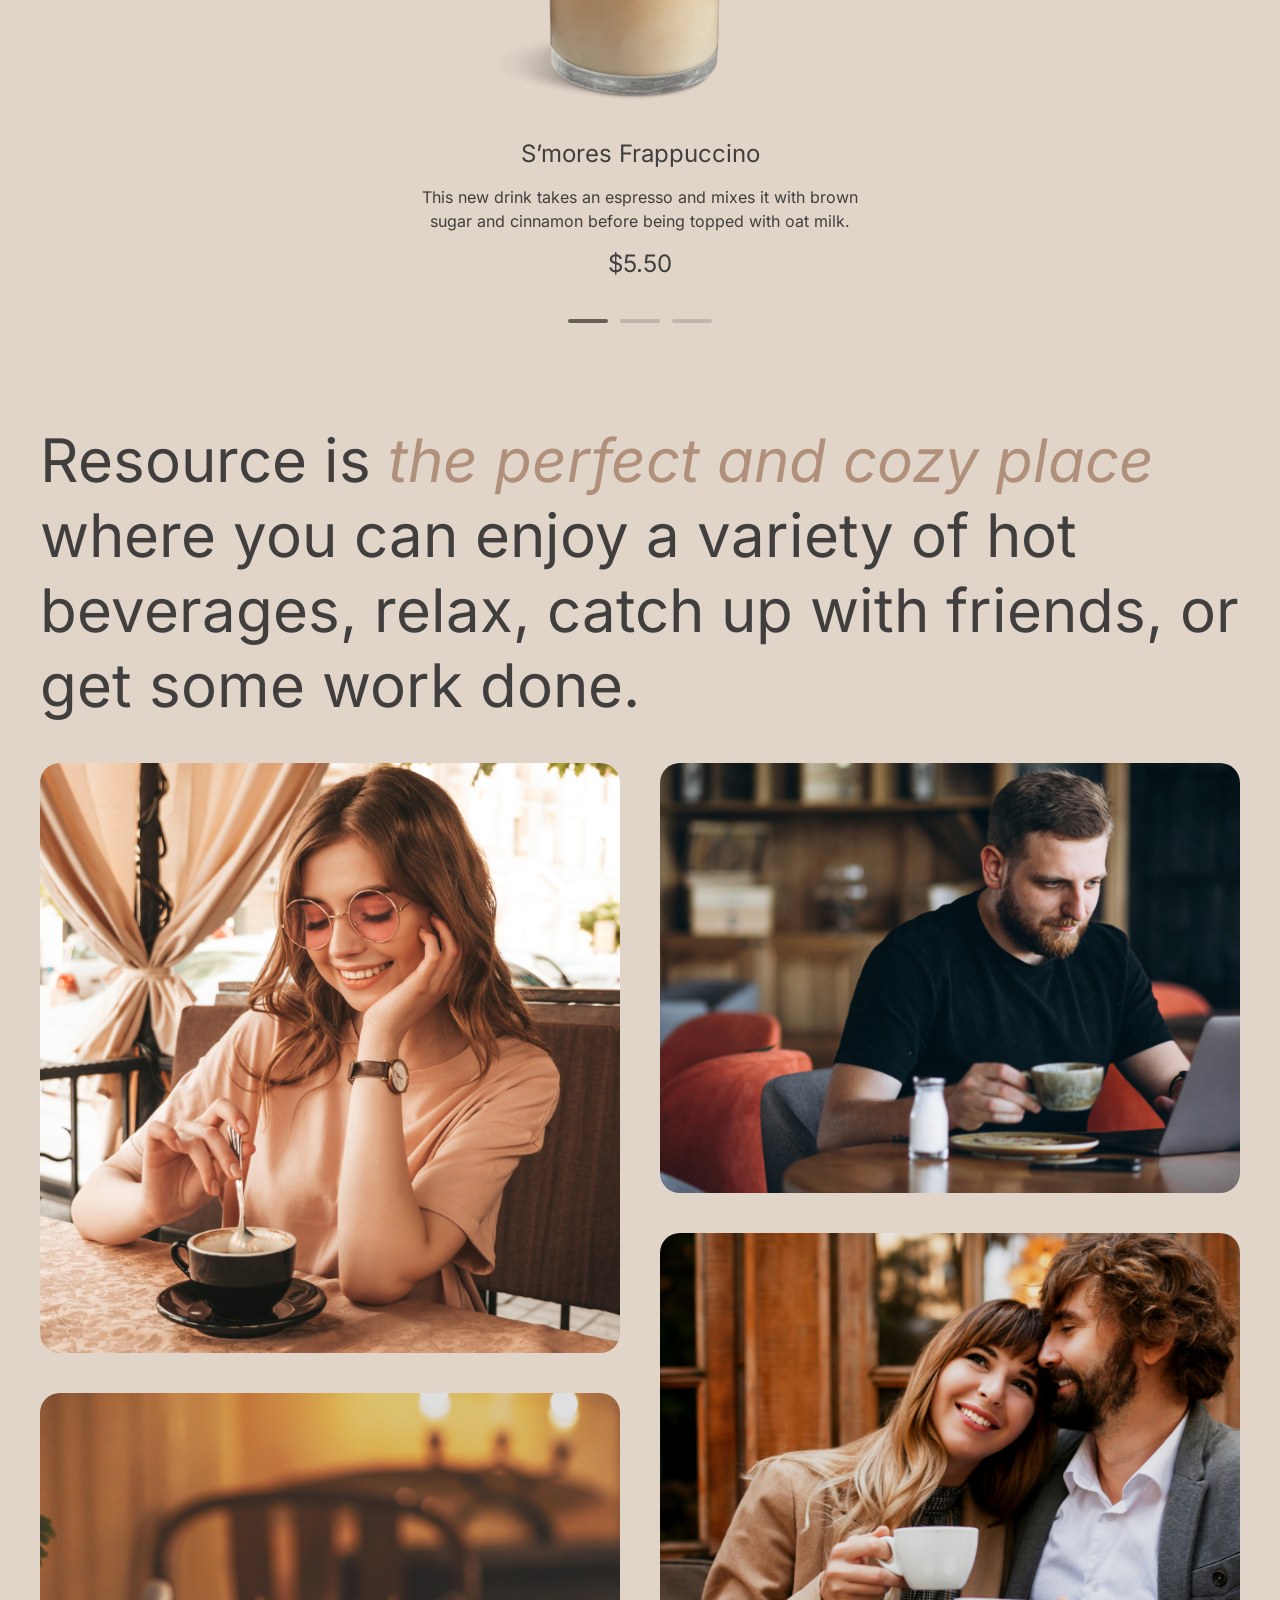
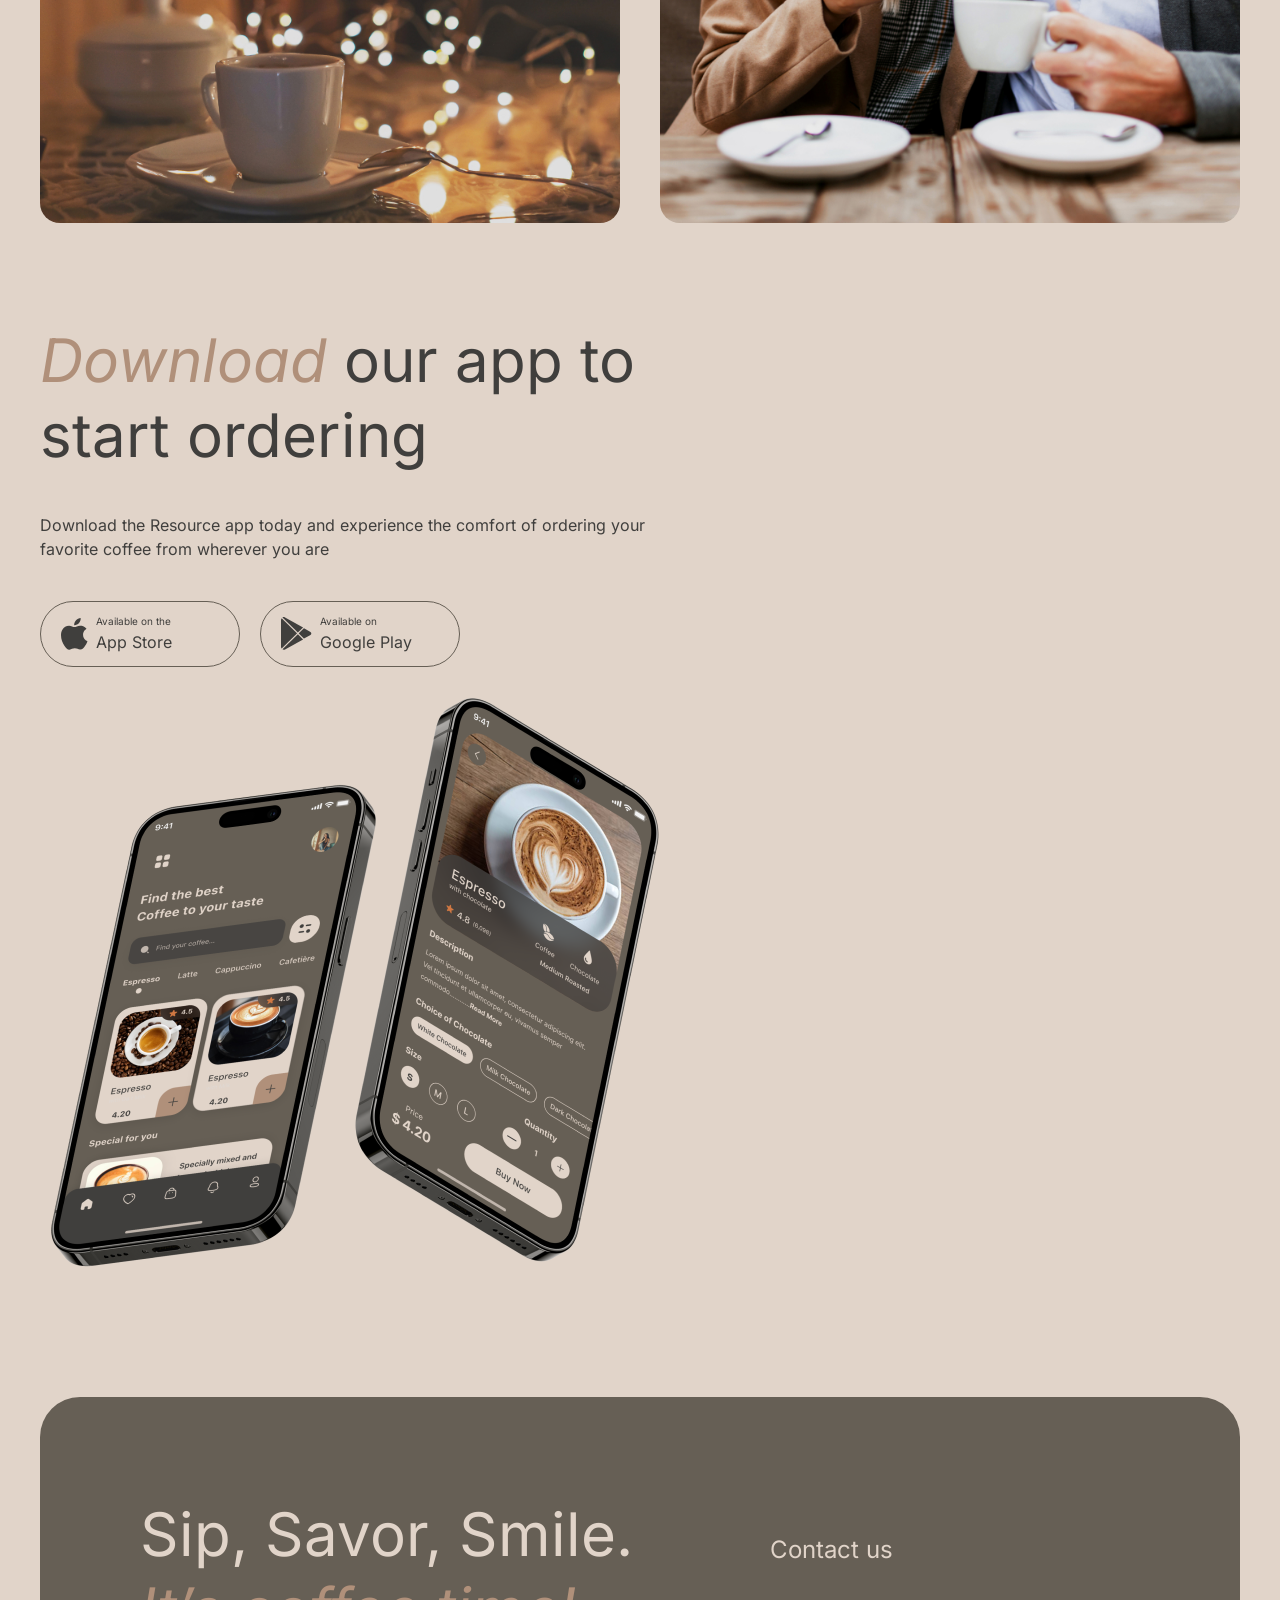
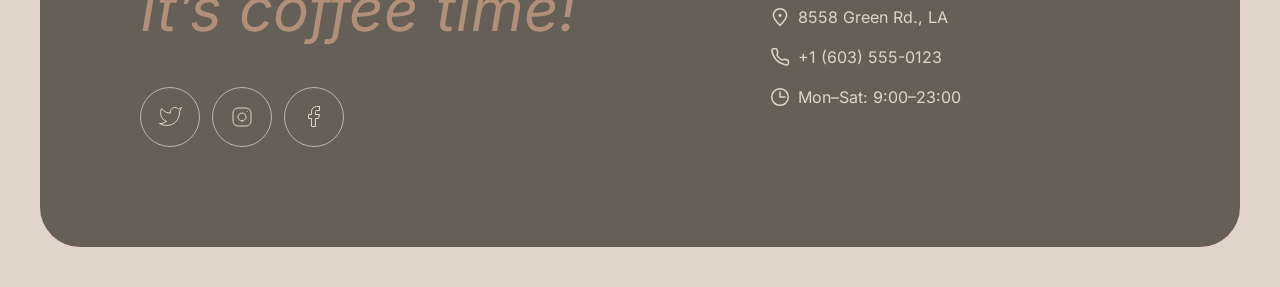
==== commit 6c852210: "fix: change styles for adaptive design" ====
--- a/pages/index.html
+++ b/pages/index.html
@@ -16,10 +16,8 @@
   <header class="header">
     <div class="header__container container">
       <a href="./index.html" class="header__logo">
-        <picture>
-          <img src="../images/logo-light.png" alt="Resource Coffee House Logo" class="header__logo-image logo-light" width="100" height="60" loading="lazy">
-          <img src="../images/logo-dark.png" alt="Resource Coffee House Logo" class="header__logo-image logo-dark" width="100" height="60" loading="lazy">
-        </picture>
+        <img src="../images/logo-light.png" alt="Resource Coffee House Logo" class="header__logo-image logo-light" width="100" height="60" loading="lazy">
+        <img src="../images/logo-dark.png" alt="Resource Coffee House Logo" class="header__logo-image logo-dark" width="100" height="60" loading="lazy">
       </a>
       <nav class="header__menu">
         <ul class="header__menu-list">
@@ -101,12 +99,28 @@
                 <path class="slider__arrow-left" d="M13 6.5H0.5M6.5 12.5L0.5 6.5L6.5 0.5" stroke="#403F3D" stroke-linecap="round" stroke-linejoin="round"/>
               </svg>
             </button>
-            <div class="slider__content">
+            <div class="slider__content slider__content-active">
               <img src="../images/slider/coffee-slider-1.png" alt="Coffee image" class="slider__image">
               <div class="slider__description">
                 <h3 class="slider__header">S’mores Frappuccino</h3>
                 <p class="slider__par">This new drink takes an espresso and mixes it with brown sugar and cinnamon before being topped with oat milk.</p>
                 <p class="slider__price">$5.50</p>
+              </div>
+            </div>
+            <div class="slider__content">
+              <img src="../images/slider/coffee-slider-2.png" alt="Coffee image" class="slider__image">
+              <div class="slider__description">
+                <h3 class="slider__header">Caramel Macchiato</h3>
+                <p class="slider__par">Fragrant and unique classic espresso with rich caramel-peanut syrup, with cream under whipped thick foam.</p>
+                <p class="slider__price">$5.00</p>
+              </div>
+            </div>
+            <div class="slider__content">
+              <img src="../images/slider/coffee-slider-3.png" alt="Coffee image" class="slider__image">
+              <div class="slider__description">
+                <h3 class="slider__header">Ice coffee</h3>
+                <p class="slider__par">A popular summer drink that tones and invigorates. Prepared from coffee, milk and ice.</p>
+                <p class="slider__price">$4.50</p>
               </div>
             </div>
             <button class="slider__arrow" type="button">
--- a/style.css
+++ b/style.css
@@ -33,6 +33,8 @@
   --container-padding-x: 40px;
 
   --transition-duration: 0.2s;
+
+  
 }
 
 .dark-theme {
@@ -107,6 +109,12 @@
   padding-inline: var(--container-padding-x);
 }
 
+@media (max-width: 768px) {
+  .container {
+    padding-inline: clamp( 16px, calc(6.18vw - 7.48px), 40px );
+  }
+}
+
 @media (max-width: 380px) {
   .container {
     padding-inline: 16px;
@@ -149,7 +157,7 @@
 
 .header__menu-list {
   display: flex;
-  gap: 40px;
+  gap: clamp(14px, 2.8vw, 40px);
   font-weight: 600;
 }
 
@@ -288,7 +296,7 @@
 .burger__line {
   width: 16px;
   height: 2px;
-  background-color: var(--bg-overlay);
+  background-color: var(--text-primary);
 }
 
 @media (max-width: 768px) {
@@ -320,7 +328,6 @@
   }
 }
 
-/*  */
 .content {
   display: flex;
   flex-direction: column;
@@ -328,13 +335,16 @@
 }
 
 /* hero section */
-
 .hero__container-background {
   background-image: url(./images/img-hero.jpg);
   display: flex;
   flex-direction: column;
   gap: 40px;
-  padding: 100px 0 100px 100px;
+  /* padding: 100px 730px 100px 100px; */
+  padding-top: 100px;
+  padding-bottom: 100px;
+  padding-right: clamp(98px, calc(98px + (100vw - 768px) * 1.235), 730px);
+  padding-left: clamp(60px, calc(60px + (100vw - 768px) * 0.078), 100px);
   border-radius: 40px;
 }
 
@@ -398,14 +408,20 @@
 }
 
 @media (max-width: 768px) {
+  .hero__offer__header {
+    font-size: clamp(42px, calc(7.73vw + 12.6px), 72px);
+  }
+
   .hero__container-background {
-    padding: 100px 0 100px 60px;
+    padding-block: clamp( 60px, calc(10.3vw + 20.9px), 98px );
+    padding-right: clamp( 16px, calc(21.13vw - 64.3px), 98px );
+    padding-left: clamp( 16px, calc(11.34vw - 27.09px), 60px );
   }
 }
 
 @media (max-width: 380px) {
   .hero__container-background {
-    padding: 60px 0 60px 16px;
+    padding: 60px 16px 60px 16px;
   }
 
   .hero__offer__header {
@@ -466,10 +482,14 @@
 }
 
 .slider__content {
-  display: flex;
+  display: none;
   flex-direction: column;
   align-items: center;
   gap: 20px;
+}
+
+.slider__content-active {
+  display: flex;
 }
 
 .slider__description {
@@ -582,6 +602,10 @@
     flex-direction: column;
   } 
 
+  .about__header {
+    font-size: clamp( 32px, calc(7.21vw + 4.6px), 60px );
+  }
+
   .about__image {
     max-width: 688px;
     width: 100%;
@@ -593,13 +617,14 @@
 
 @media (max-width: 380px) {
   .about__header {
-  font-size: 32px;
-}
+    font-size: 32px;
+  }
 }
 
 /* mobile app section */
 .mobile-app__container {
   display: flex;
+  flex-wrap: wrap;
   align-items: center;
   justify-content: space-between;
 }
@@ -678,6 +703,10 @@
     gap: 100px;
   }
 
+  .mobile-app__header {
+    font-size: clamp( 32px, calc(7.21vw + 4.6px), 60px );
+  }
+
   .mobile-app__offer {
     max-width: 688px;
   }
@@ -712,6 +741,7 @@
 
 .footer__content {
   display: flex;
+  flex-wrap: wrap;
   align-items: center;
   gap: 100px;
   background-color: var(--bg-container);
@@ -819,6 +849,10 @@
     align-items: flex-start;
     padding: 100px 0 100px 60px;
   }
+
+  .footer__header {
+    font-size: clamp( 32px, calc(7.21vw + 4.6px), 60px );
+  }
 }
 
 @media (max-width: 380px) {
@@ -969,11 +1003,19 @@
   border: 1px solid var(--border-inverse);
 }
 
+.menu__button-refresh__icon path {
+  stroke: var(--border-inverse);
+}
+
 @media (max-width: 768px) {
   .menu__grid {
     grid-template-columns: repeat(2, 1fr);
   }
 
+  .menu__header {
+    font-size: clamp( 32px, calc(7.21vw + 4.6px), 60px );
+  }
+
   .menu__card:nth-child(n+5) {
     display: none;
   }
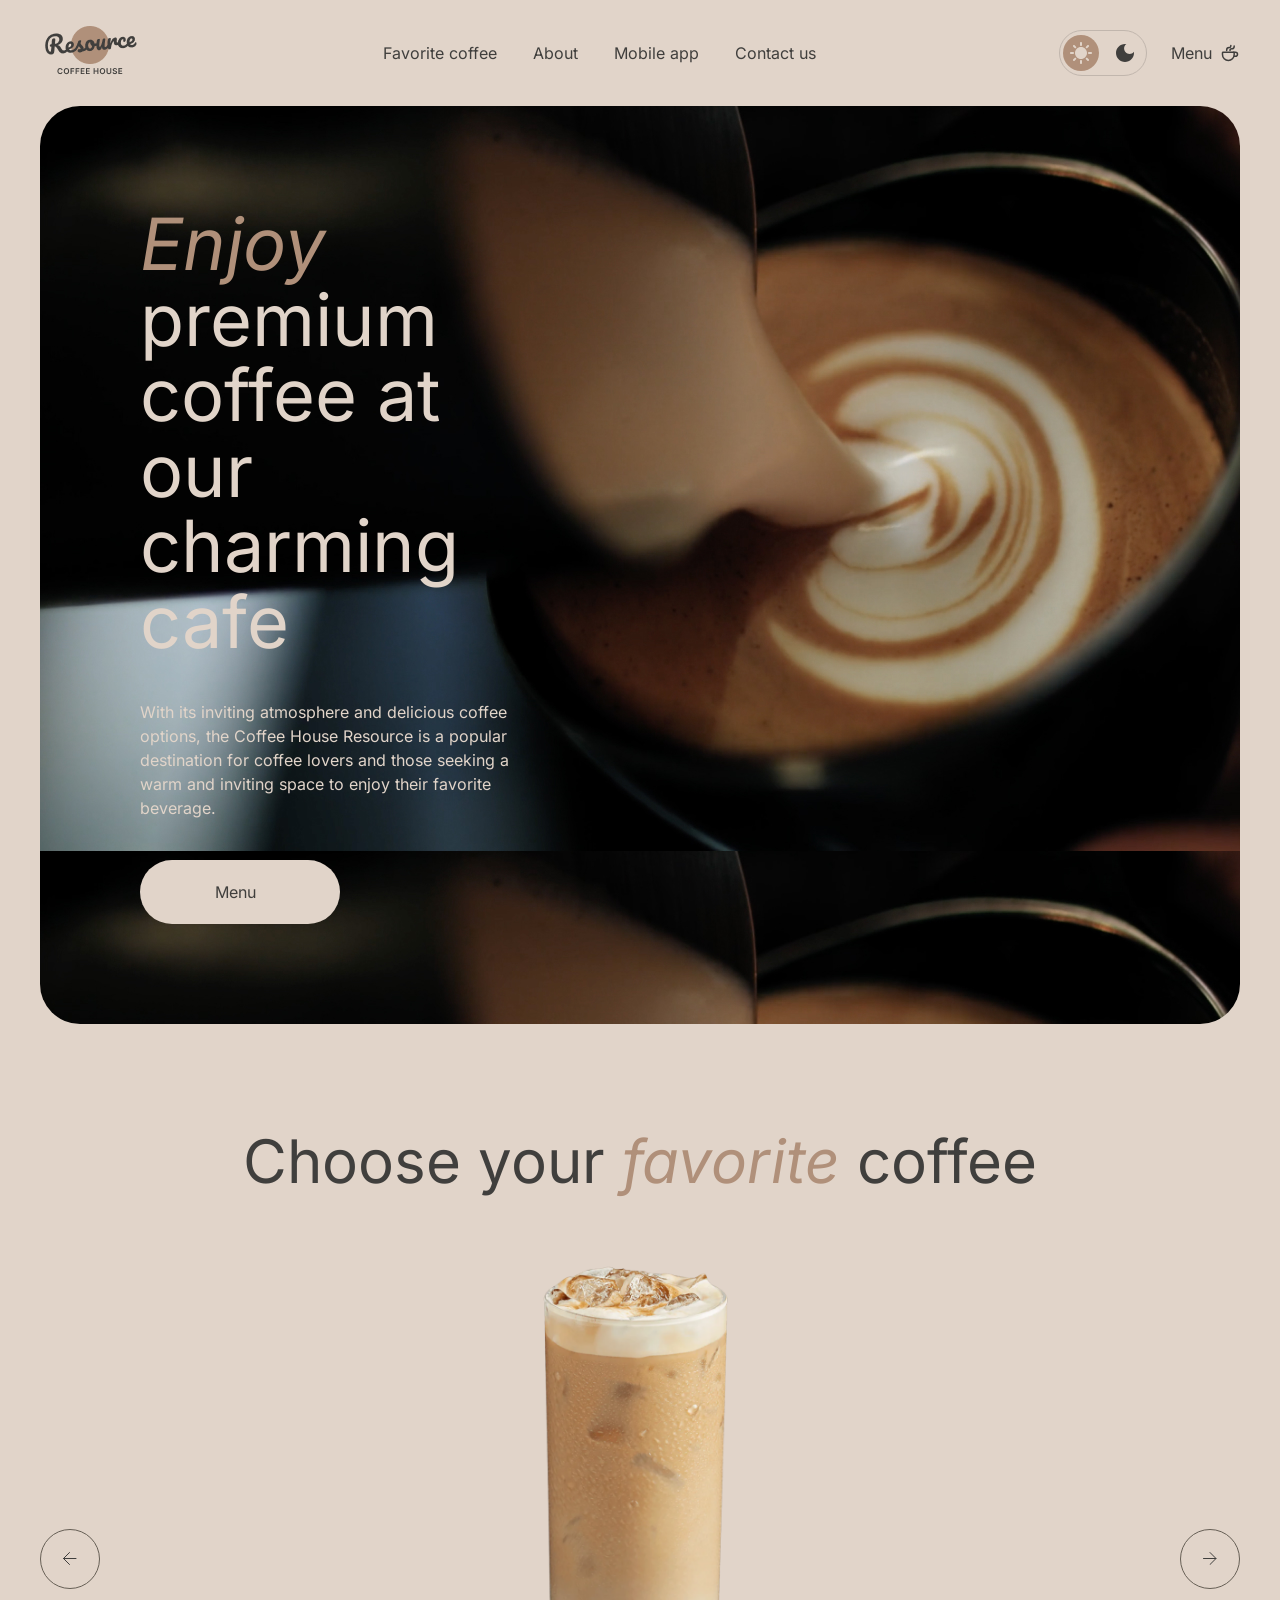
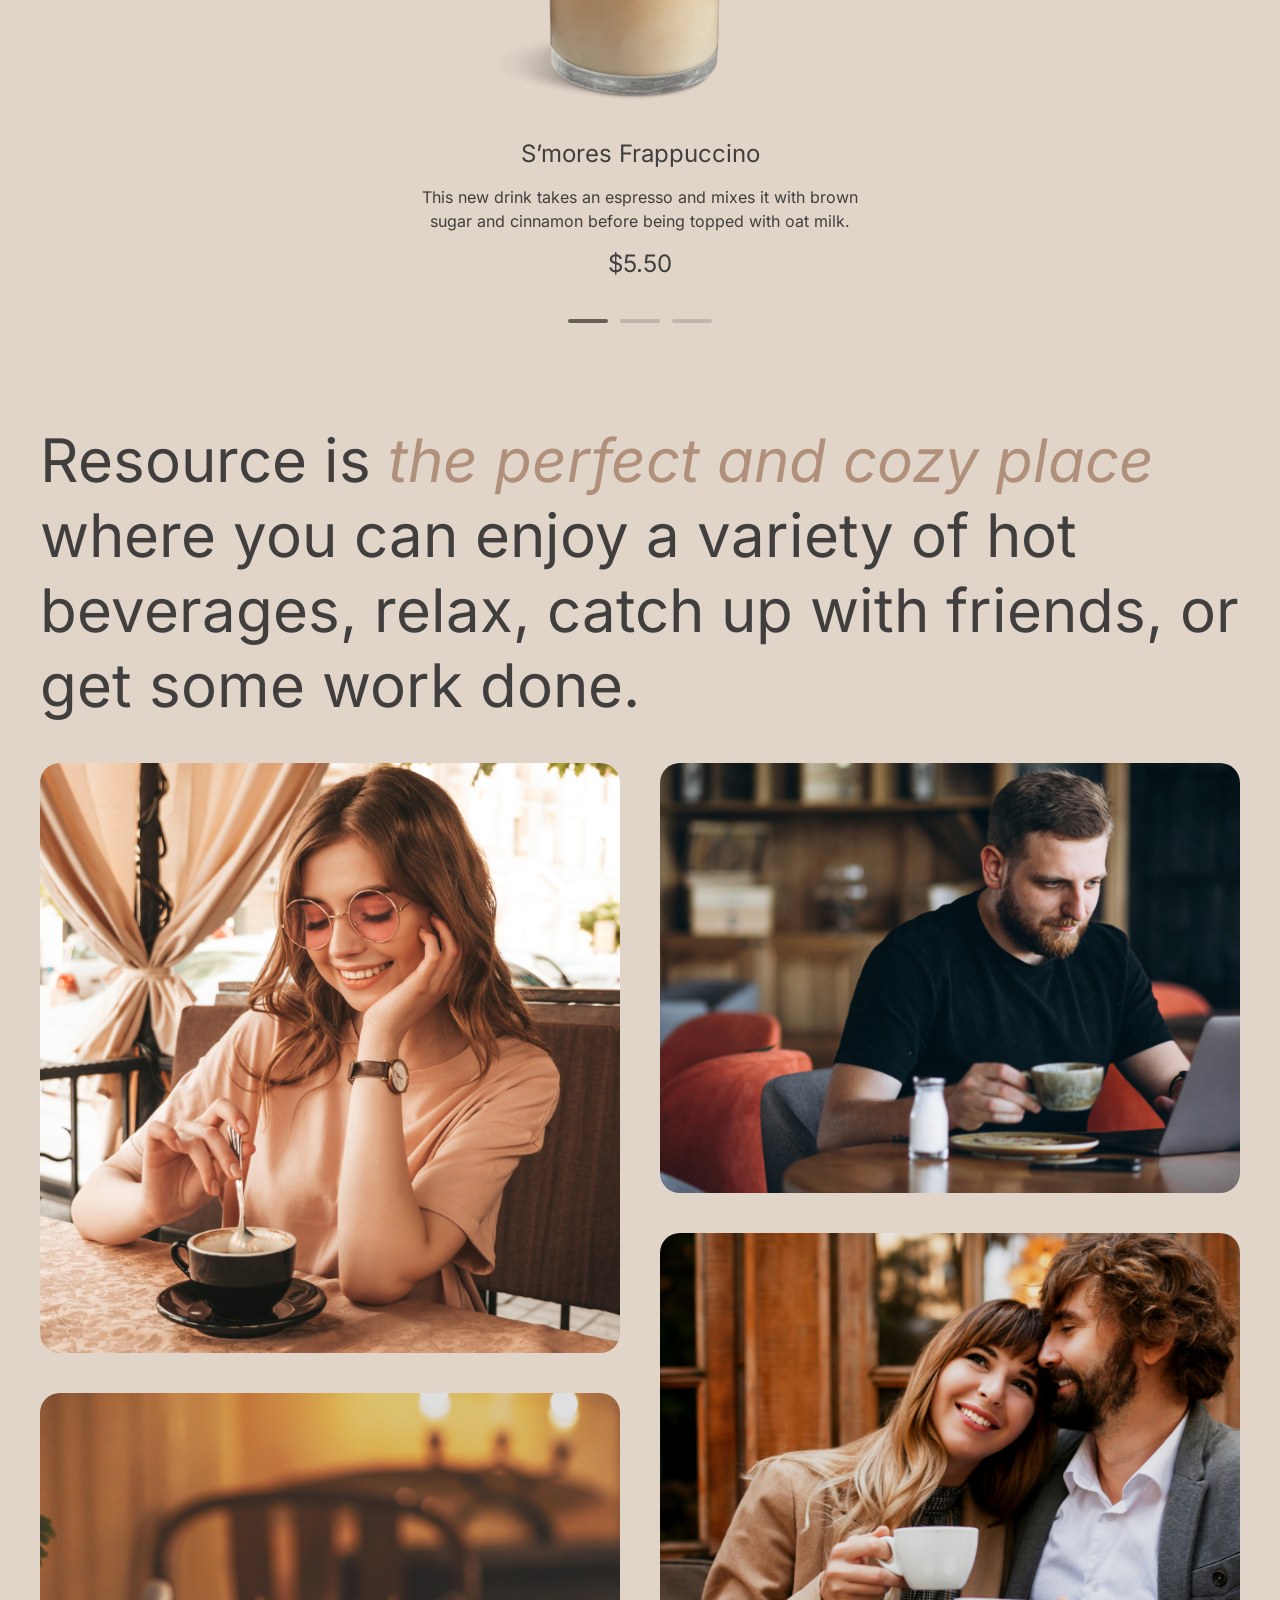
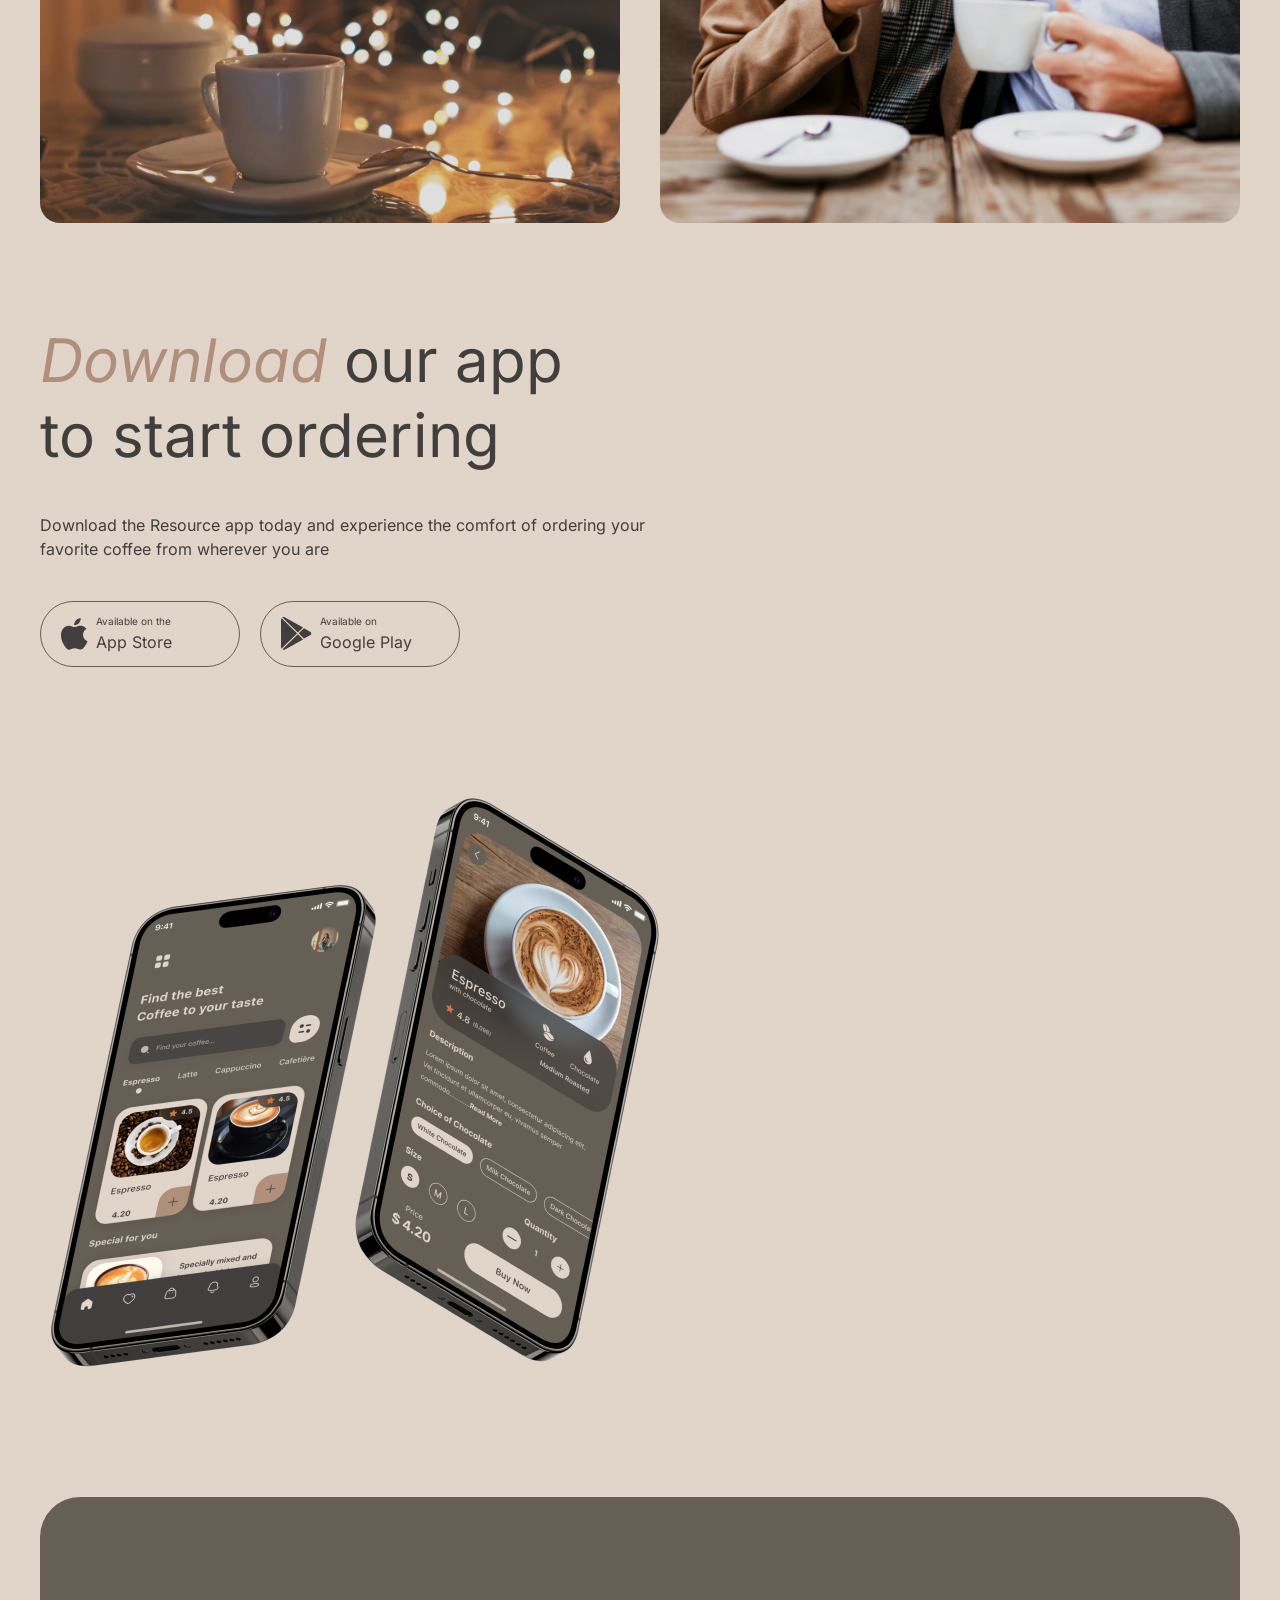
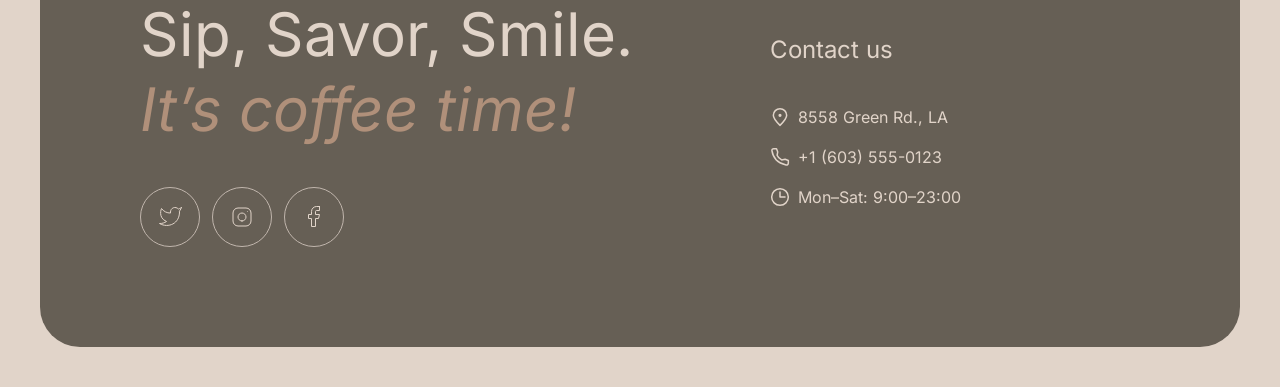
==== commit 18fda197: "feat: implement burger menu" ====
--- a/pages/index.html
+++ b/pages/index.html
@@ -60,11 +60,15 @@
               <path d="M13.333 9.16675H15.4163C16.5669 9.16675 17.4997 10.0995 17.4997 11.2501C17.4997 12.4007 16.5669 13.3334 15.4163 13.3334H14.1663" stroke="#403F3D" stroke-width="1.5" stroke-linecap="round" stroke-linejoin="round"/>
             </svg>
           </a>
-        <button class="header__burger" type="button">
+        <button class="header__burger" type="button" aria-expanded="false" aria-label="Open navigation menu">
           <span class="visually-hidden">Open menu</span>
-          <span class="burger__line"></span>
-          <span class="burger__line"></span>
         </button>
+      </div>
+    </div>
+    <div class="mobile-navigation" id="mobile-navigation">
+      <nav class="mobile-navigation__menu">
+      </nav>
+      <div class="mobile-navigation__button" href="./menu.html">
       </div>
     </div>
   </header>
--- a/style.css
+++ b/style.css
@@ -177,8 +177,10 @@
   transition: transform var(--transition-duration) linear;
 }
 
-.header__menu-item:hover::after {
-  transform: scaleX(1);
+@media (hover: hover) and (pointer: fine) {
+  .header__menu-item:hover::after {
+    transform: scaleX(1);
+  }
 }
 
 .header__actions {
@@ -231,21 +233,22 @@
 #theme-toggle:checked ~ .switch__slider-round .switch__icon-moon svg path {
   fill: var(--text-inverse);
 }
-
-.header__switch:hover .switch__icon-moon {
-  background-color: var(--border-inverse);
-}
-
-.header__switch:hover .switch__icon-moon svg path {
-  fill: var(--text-inverse);
-}
-
-.dark-theme .header__switch:hover #theme-toggle:checked ~ .switch__slider-round .switch__icon-sun {
-  background-color: var(--bg-container);
-}
-
-.dark-theme .header__switch:hover #theme-toggle:checked ~ .switch__slider-round .switch__icon-sun svg path {
-  fill: var(--text-primary); 
+@media (hover: hover) and (pointer: fine) {
+  .header__switch:hover .switch__icon-moon {
+    background-color: var(--border-inverse);
+  }
+
+  .header__switch:hover .switch__icon-moon svg path {
+    fill: var(--text-inverse);
+  }
+
+  .dark-theme .header__switch:hover #theme-toggle:checked ~ .switch__slider-round .switch__icon-sun {
+    background-color: var(--bg-container);
+  }
+
+  .dark-theme .header__switch:hover #theme-toggle:checked ~ .switch__slider-round .switch__icon-sun svg path {
+    fill: var(--text-primary); 
+  }
 }
 
 .header__button {
@@ -276,16 +279,17 @@
   transition: transform var(--transition-duration) linear;
 }
 
-.header__button:hover::after {
-  transform: scaleX(1);
+@media (hover: hover) and (pointer: fine) {
+  .header__button:hover::after {
+    transform: scaleX(1);
+  }
 }
 
 .header__burger {
   display: none;
   flex-direction: column;
-  justify-content: center;
-  align-items: center;
-  gap: 8px;
+  align-items: center;
+  position: relative;
   width: 44px;
   aspect-ratio: 1;
   border: 1px solid var(--border-inverse);
@@ -293,10 +297,26 @@
   background-color: transparent;
 }
 
-.burger__line {
+.header__burger::before,
+.header__burger::after {
+  content: '';
+  position: absolute;
   width: 16px;
   height: 2px;
   background-color: var(--text-primary);
+  transition: all var(--transition-duration) linear;
+}
+
+.header__burger::before {
+  top: 15px;
+}
+
+.header__burger::after {
+  bottom: 15px;;
+}
+
+.mobile-navigation {
+  display: none;
 }
 
 @media (max-width: 768px) {
@@ -318,7 +338,87 @@
   }
 
   .header__burger {
-    display: inline-flex;
+    display: flex;
+  }
+
+  .header__burger.is-active.header__burger::before {
+    top: 50%;
+    transform: rotate(45deg);
+  }
+
+  .header__burger.is-active.header__burger::after {
+    top: 50%;
+    transform: rotate(-45deg);
+  }
+
+  /* mobile */
+  .mobile-navigation {
+    position: fixed;
+    z-index: 10;
+    top: 100px;
+    right: 0;
+
+    display: flex;
+    align-items: center;
+    justify-content: center;
+    flex-direction: column;
+    gap: 100px;
+
+    width: 100%;
+    height: calc(100vh - 100px);
+    padding: 222px 40px;
+
+    background-color: var(--bg-page);
+
+    transform: translateX(100%);
+    visibility: hidden;
+
+    transition:
+      transform var(--transition-duration) ease,
+      visibility var(--transition-duration) ease;
+
+    overflow-y: auto;
+  }
+
+  .mobile-navigation.is-open {
+    transform: translateX(0);
+    visibility: visible;
+  }
+
+  .mobile-navigation__menu {
+    display: block;
+    width: 100%;
+  }
+
+  .mobile-navigation__button {
+    display: flex;
+    justify-content: center;
+    width: 100%;
+  }
+
+  .mobile-navigation .header__menu {
+    display: block;
+  }
+
+  .mobile-navigation .header__menu-list {
+    display: flex;
+    flex-direction: column;
+    align-items: center;
+    gap: 60px;
+  }
+
+   .mobile-navigation .header__menu-item {
+    font-size: 32px;
+    text-align: center;
+  }
+
+  .mobile-navigation .header__button {
+    display: flex;
+    align-items: center;
+    justify-content: center;
+    gap: 16px;
+
+    font-size: 32px;
   }
 }
 
@@ -397,15 +497,18 @@
   stroke: var(--text-primary);
 }
 
-.hero__button:hover {
-  padding: 20px 64px;
-}
-
-.hero__button:hover .hero__button__image  {
-  opacity: 1;
-  visibility: visible;
-  max-width: 20px;
-}
+@media (hover: hover) and (pointer: fine) {
+  .hero__button:hover {
+    padding: 20px 64px;
+  }
+
+  .hero__button:hover .hero__button__image  {
+    opacity: 1;
+    visibility: visible;
+    max-width: 20px;
+  }
+}
+
 
 @media (max-width: 768px) {
   .hero__offer__header {
@@ -454,6 +557,7 @@
 }
 
 .slider__arrow {
+  flex: 0 0 60px;
   width: 60px;
   height: 60px;
   border: 1px solid var(--border-inverse);
@@ -471,14 +575,16 @@
   stroke: var(--text-primary);
 }
 
-.slider__arrow:hover {
-  background-color: var(--bg-container);
-  border: 1px solid var(--bg-container);
-}
-
-.slider__arrow:hover .slider__arrow-right,
-.slider__arrow:hover .slider__arrow-left {
-  stroke: var(--text-inverse);
+@media (hover: hover) and (pointer: fine) {
+  .slider__arrow:hover {
+    background-color: var(--bg-container);
+    border: 1px solid var(--bg-container);
+  }
+
+  .slider__arrow:hover .slider__arrow-right,
+  .slider__arrow:hover .slider__arrow-left {
+    stroke: var(--text-inverse);
+  }
 }
 
 .slider__content {
@@ -502,14 +608,17 @@
 }
 
 .slider__image {
+  display: block;
   max-width: 480px;
   width: 100%;
   aspect-ratio: 1;
+  object-fit: contain;
 }
 
 .slider__header {
   font-size: 24px;
   line-height: 1.25;
+  text-align: center;
 }
 
 .slider__par {
@@ -627,6 +736,7 @@
   flex-wrap: wrap;
   align-items: center;
   justify-content: space-between;
+  gap: 100px;
 }
 
 .mobile-app__offer {
@@ -637,13 +747,19 @@
   width: 100%;
 }
 .mobile-app__header {
+  max-width: 593px;
   font-weight: 600;
   font-size: 60px;
   line-height: 1.25;
 }
 
+.mobile-app__par {
+  max-width: 630px;
+}
+
 .mobile-app__buttons {
   display: flex;
+  flex-wrap: wrap;
   gap: 20px;
 }
 
@@ -664,14 +780,16 @@
   fill: var(--text-primary);
 }
 
-.mobile-app__button:hover {
-  background-color: var(--bg-container);
-  color: var(--text-inverse);
-  border: 1px solid var(--bg-container);
-}
-
-.mobile-app__button:hover .mobile-app__button__image path {
-  fill: var(--text-inverse);
+@media (hover: hover) and (pointer: fine) {
+  .mobile-app__button:hover {
+    background-color: var(--bg-container);
+    color: var(--text-inverse);
+    border: 1px solid var(--bg-container);
+  }
+
+  .mobile-app__button:hover .mobile-app__button__image path {
+    fill: var(--text-inverse);
+  }
 }
 
 .mobile-app__button__desription {
@@ -692,19 +810,26 @@
 }
 
 .mobile-app__screens {
+  display: block;
   max-width: 630px;
   width: 100%;
   aspect-ratio: 1;
+  object-fit: contain;
 }
 
 @media (max-width: 768px) {
   .mobile-app__container {
     flex-direction: column;
-    gap: 100px;
+    gap: clamp( 40px, calc(15.46vw - 18.7px), 100px );
   }
 
   .mobile-app__header {
+    max-width: 100%;
     font-size: clamp( 32px, calc(7.21vw + 4.6px), 60px );
+  }
+
+  .mobile-app__screens {
+    max-width: 100%;
   }
 
   .mobile-app__offer {
@@ -718,19 +843,16 @@
   }
 
   .mobile-app__header {
-  font-size: 32px;
-  }
-
-  .mobile-app__offer {
-    max-width: 348px;
+    font-size: 32px;
   }
 
   .mobile-app__buttons {
-  flex-direction: column;
-  }
-
-  .mobile-app__screens {
-  max-width: 348px;
+    flex-direction: column;
+    gap: 20px;
+  }
+
+  .mobile-app__button {
+    width: 200px;
   }
 }
 
@@ -785,13 +907,15 @@
   transition: stroke var(--transition-duration) linear;
 }
 
-.socials__button:hover {
-  border: 1px solid var(--bg-page);
-  background-color: var(--bg-page);
-}
-
-.socials__button:hover svg path {
-  stroke: var(--text-primary);
+@media (hover: hover) and (pointer: fine) {
+  .socials__button:hover {
+    border: 1px solid var(--bg-page);
+    background-color: var(--bg-page);
+  }
+
+  .socials__button:hover svg path {
+    stroke: var(--text-primary);
+  }
 }
 
 .footer__contacts {
@@ -834,8 +958,10 @@
   transition: transform var(--transition-duration) linear;
 }
 
-.contacts__link-style:hover::after {
-  transform: scaleX(1);
+@media (hover: hover) and (pointer: fine) {
+  .contacts__link-style:hover::after {
+    transform: scaleX(1);
+  }
 }
 
 .contacts__link-par {
@@ -905,18 +1031,20 @@
   transition: all var(--transition-duration) linear;
 }
 
-.menu__button:hover .menu__button-icon {
-  transition: background-color var(--transition-duration) linear;
-}
-
-.menu__button:hover {
-  background-color: var(--bg-container);
-  color: var(--text-inverse);
-  border: 1px solid var(--bg-container);
-}
-
-.menu__button:hover .menu__button-icon {
-  background-color: var(--bg-page);
+@media (hover: hover) and (pointer: fine) {
+  .menu__button:hover .menu__button-icon {
+    transition: background-color var(--transition-duration) linear;
+  }
+
+  .menu__button:hover {
+    background-color: var(--bg-container);
+    color: var(--text-inverse);
+    border: 1px solid var(--bg-container);
+  }
+
+  .menu__button:hover .menu__button-icon {
+    background-color: var(--bg-page);
+  }
 }
 
 .menu__button__selected {
@@ -946,43 +1074,53 @@
 
 .menu__grid {
   display: grid;
-  grid-template-columns: repeat(4, 1fr);
+  /* grid-template-columns: repeat(4, 1fr); */
+  grid-template-columns: repeat(4, minmax(0, 1fr));
   gap: 40px;
 }
 
 .menu__card {
   display: flex;
   flex-direction: column;
-  max-width: 310px;
-  width: 100%;
+  width: 100%;
+  min-width: 0;
   border: 1px solid var(--border-primary);
   border-radius: 40px;
+  overflow: hidden;
 }
 
 .card__image {
+  display: block;
+  width: 100%;
+  aspect-ratio: 1;
+  object-fit: cover;
   border-radius: 40px;
-  max-width: 310px;
-  width: 100%;
-  aspect-ratio: 1;
   transition: transform var(--transition-duration) linear;
 }
 
-.menu__card:hover .card__image {
-  transform: scale(0.9); 
+@media (hover: hover) and (pointer: fine) {
+  .menu__card:hover .card__image {
+    transform: scale(0.9); 
+  }
 }
 
 .card__content {
   display: flex;
   flex-direction: column;
-  justify-content: space-between;
+  flex: 1;
   padding: 20px;
-  height: 196px;
+  gap: 12px;
 }
 
 .card__content-text {
   display: flex;
   flex-direction: column;
   gap: 12px;
+  min-width: 0;
+}
+
+.card__par {
+  overflow-wrap: anywhere;
 }
 
 .card__header,
@@ -990,6 +1128,10 @@
   font-weight: 600;
   font-size: 24px;
   line-height: 1.25;
+}
+
+.card__price {
+  margin-top: auto;
 }
 
 .menu__button-refresh {
@@ -1009,7 +1151,7 @@
 
 @media (max-width: 768px) {
   .menu__grid {
-    grid-template-columns: repeat(2, 1fr);
+    grid-template-columns: repeat(2, minmax(0, 1fr));
   }
 
   .menu__header {
@@ -1035,6 +1177,6 @@
   }
 
   .menu__grid {
-    grid-template-columns: repeat(1, 1fr);
+    grid-template-columns: 1fr;
   }
 }
